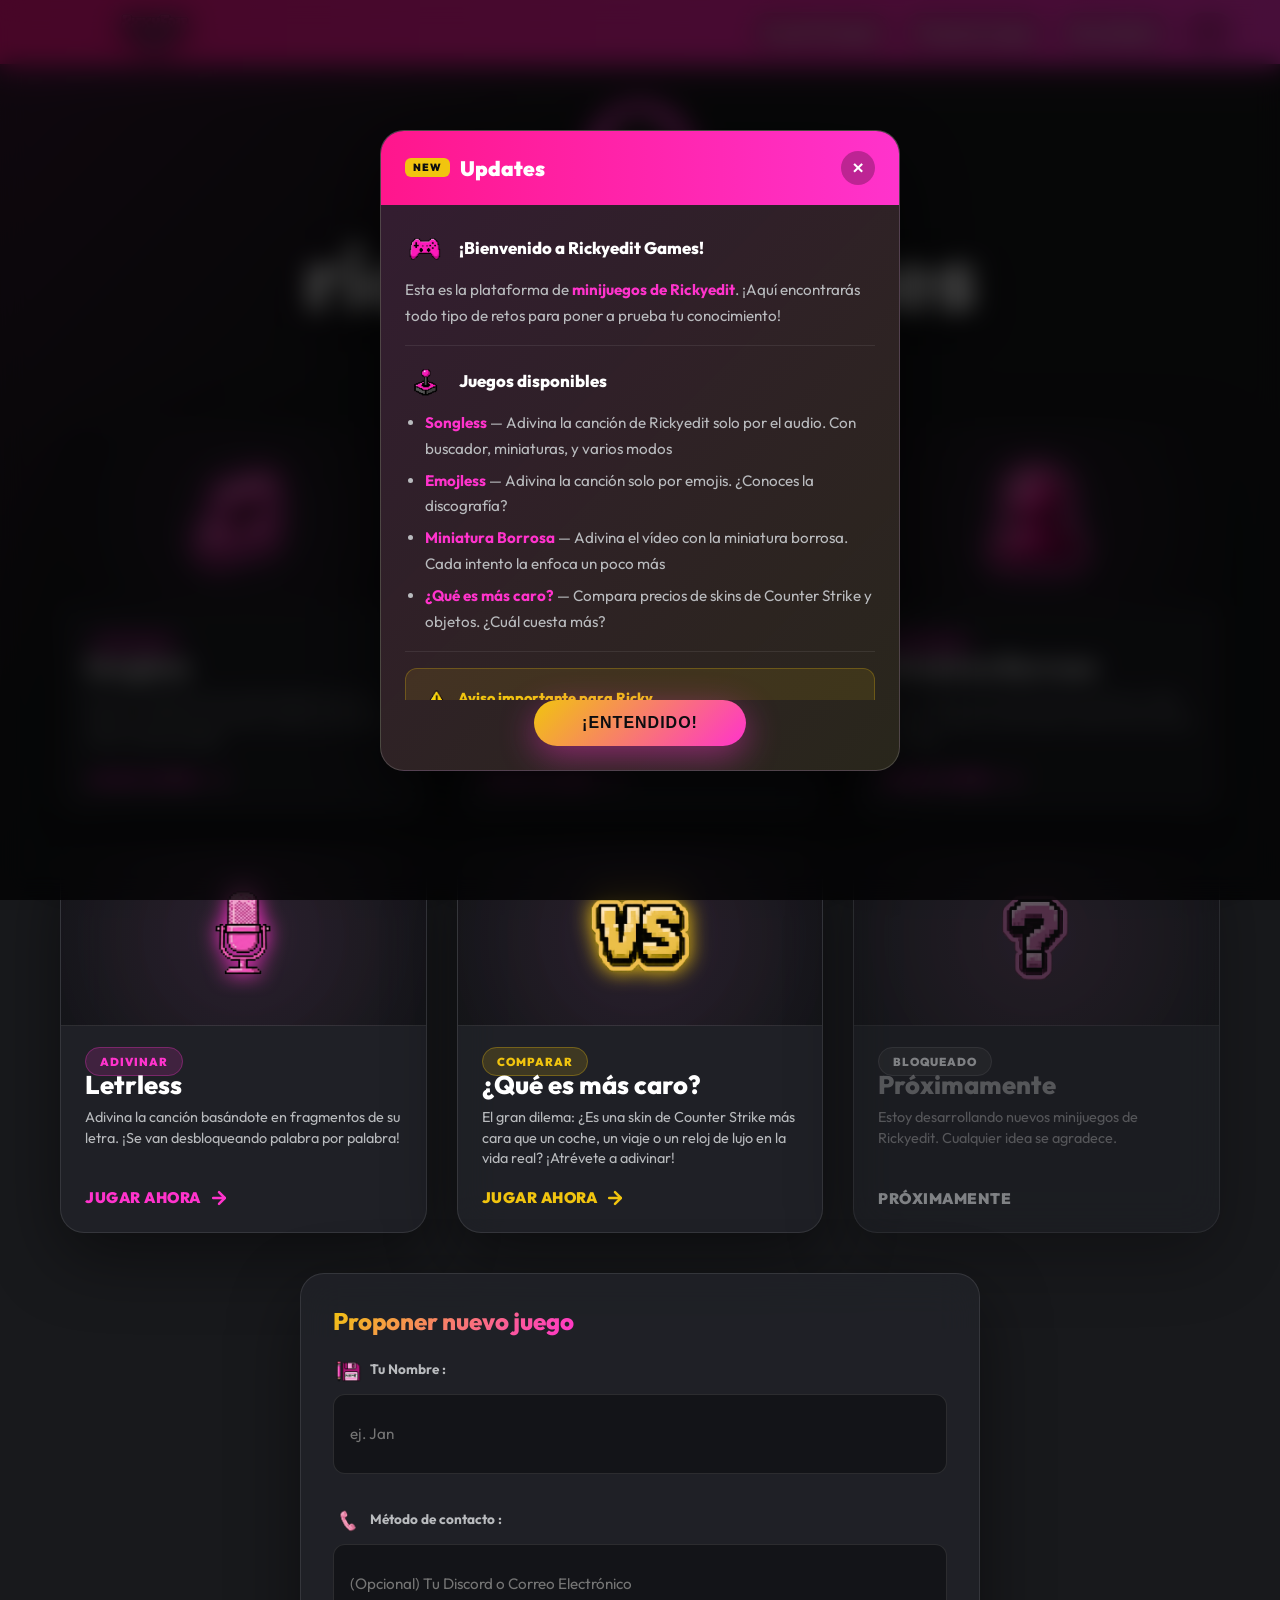
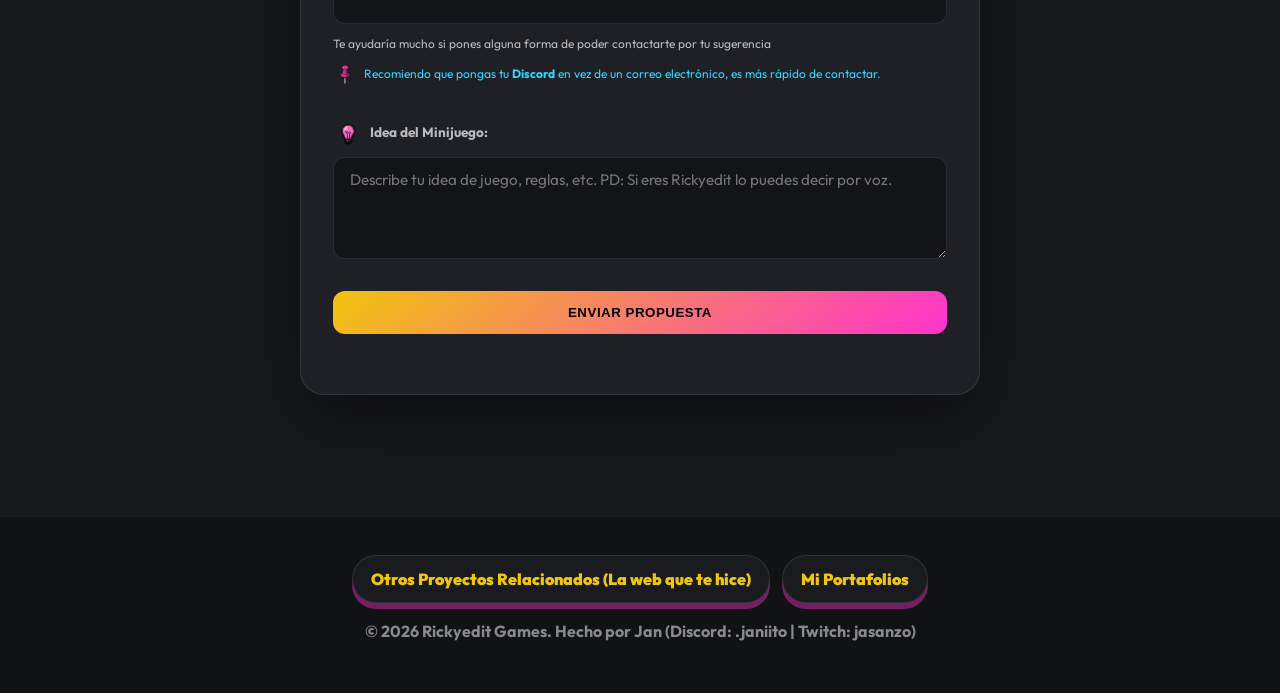
==== index.html @ 2e9aaeaf "v6" ====
<!doctype html>
<html lang="es">

<head>
    <meta charset="utf-8" />
    <meta name="viewport" content="width=device-width, initial-scale=1" />
    <title>Rickyedit Games</title>
    <link rel="preconnect" href="https://fonts.googleapis.com" />
    <link rel="preconnect" href="https://fonts.gstatic.com" crossorigin />
    <link href="https://fonts.googleapis.com/css2?family=Outfit:wght@400;600;700;800;900&display=swap"
        rel="stylesheet" />
    <link rel="icon" href="Avatar Rickyedit.jpg" type="image/jpeg" />
    <link rel="stylesheet" href="updates.css" />
    <link rel="stylesheet" href="easter-egg.css" />
    <link rel="stylesheet" href="volume.css" />
    <style>
        :root {
            color-scheme: dark;
            --bg: #18191c;
            --card: rgba(34, 35, 41, 0.78);
            --card-strong: #222329;
            --dark: #0d0d10;
            --pink: #ff33cc;
            --pink-2: #ff168c;
            --yellow: #f1c40f;
            --cyan: #38d4ff;
            --green: #36e28a;
            --text: #fff;
            --muted: #b9bbbe;
            --line: rgba(255, 255, 255, 0.1);
            --shadow: 0 24px 70px rgba(0, 0, 0, 0.45);
        }

        * {
            box-sizing: border-box;
            margin: 0;
            padding: 0;
        }

        body {
            min-height: 100vh;
            font-family: Outfit, system-ui, sans-serif;
            background:
                linear-gradient(135deg,
                    rgba(255, 51, 204, 0.15),
                    transparent 32rem),
                var(--bg);
            color: var(--text);
            overflow-x: hidden;
            display: flex;
            flex-direction: column;
        }

        /* Header stylings */
        header {
            position: sticky;
            top: 0;
            z-index: 20;
            background: linear-gradient(90deg, var(--pink-2), var(--pink));
            padding: 8px clamp(16px, 4vw, 44px);
            min-height: 62px;
            display: flex;
            justify-content: space-between;
            align-items: center;
            box-shadow: 0 8px 30px rgba(255, 51, 204, 0.3);
        }

        .logo-container {
            display: flex;
            align-items: center;
            gap: 12px;
        }

        .nav-actions {
            display: flex;
            flex-wrap: wrap;
            justify-content: end;
            gap: 10px;
        }

        .pill-link, .icon-btn {
            display: inline-flex;
            align-items: center;
            justify-content: center;
            min-height: 40px;
            border-radius: 999px;
            padding: 0 14px;
            border: 1px solid rgba(255, 255, 255, 0.24);
            background: rgba(0, 0, 0, 0.18);
            color: #fff;
            font-family: inherit;
            font-size: inherit;
            font-weight: 800;
            white-space: nowrap;
            text-decoration: none;
            transition: transform 0.2s ease, background 0.2s ease;
        }

        .pill-link:hover, .icon-btn:hover {
            transform: translateY(-2px);
            background: rgba(0, 0, 0, 0.32);
        }

        .nav-logo {
            width: min(220px, 48vw);
            max-height: 48px;
            object-fit: contain;
            filter: drop-shadow(0 4px 12px rgba(0, 0, 0, 0.55));
        }

        /* Main Layout */
        main {
            flex: 1;
            display: flex;
            flex-direction: column;
            align-items: center;
            justify-content: center;
            padding: 40px 20px;
            max-width: 1200px;
            margin: 0 auto;
            width: 100%;
        }

        .hero-section {
            text-align: center;
            margin-bottom: 50px;
            max-width: 700px;
        }

        .hero-avatar {
            width: 110px;
            height: 110px;
            border-radius: 50%;
            border: 4px solid var(--pink);
            box-shadow: 0 0 25px rgba(255, 51, 204, 0.45);
            object-fit: cover;
            margin-bottom: 20px;
            animation: float 4s ease-in-out infinite;
        }

        @keyframes float {
            50% {
                transform: translateY(-8px);
            }
        }

        .hero-section h1 {
            font-size: clamp(2.4rem, 7vw, 6.8rem);
            font-weight: 900;
            line-height: 0.86;
            letter-spacing: 0;
            text-transform: lowercase;
            margin-bottom: 12px;
            text-shadow: 0 10px 36px rgba(0, 0, 0, 0.65);
        }

        .hero-section p {
            font-size: clamp(1rem, 2.5vw, 1.25rem);
            color: var(--muted);
            font-weight: 600;
        }

        /* Arcade Grid Options */
        .arcade-grid {
            display: grid;
            grid-template-columns: repeat(auto-fit, minmax(300px, 1fr));
            gap: 30px;
            width: 100%;
            margin-bottom: 40px;
        }

        .arcade-card {
            background: var(--card);
            border: 1px solid var(--line);
            border-radius: 24px;
            backdrop-filter: blur(20px);
            box-shadow: var(--shadow);
            display: flex;
            flex-direction: column;
            position: relative;
            overflow: hidden;
            transition: all 0.3s cubic-bezier(0.175, 0.885, 0.32, 1.275);
            text-decoration: none;
            color: inherit;
        }

        .card-image-header {
            height: 180px;
            width: 100%;
            position: relative;
            background: radial-gradient(circle, rgba(255, 51, 204, 0.06) 0%, rgba(0, 0, 0, 0.35) 100%);
            border-bottom: 1px solid var(--line);
            display: flex;
            align-items: center;
            justify-content: center;
        }

        .card-icon-img {
            max-height: 110px;
            width: auto;
            object-fit: contain;
            transition: transform 0.4s cubic-bezier(0.175, 0.885, 0.32, 1.275);
        }

        .songless-card .card-icon-img {
            filter: drop-shadow(0 0 10px var(--pink));
        }

        .songless-card.blur-icon .card-icon-img {
            filter: blur(3px) drop-shadow(0 0 10px var(--pink));
        }

        .emojless-card .card-icon-img {
            filter: drop-shadow(0 0 10px var(--pink));
        }

        .mascaro-card .card-icon-img {
            filter: drop-shadow(0 0 10px var(--yellow));
        }

        .soon-card .card-icon-img {
            filter: brightness(0.6) grayscale(0.5);
        }

        .arcade-card:hover .card-icon-img {
            transform: scale(1.15) rotate(3deg);
        }

        .arcade-card:hover {
            transform: translateY(-8px);
            box-shadow: 0 30px 60px rgba(255, 51, 204, 0.15);
            border-color: rgba(255, 51, 204, 0.25);
        }

        .card-body {
            padding: 24px;
            display: flex;
            flex-direction: column;
            flex: 1;
            justify-content: space-between;
        }

        .card-badge {
            align-self: flex-start;
            font-size: 0.72rem;
            font-weight: 900;
            letter-spacing: 1px;
            text-transform: uppercase;
            padding: 6px 14px;
            border-radius: 99px;
            margin-bottom: 14px;
        }

        .songless-card .card-badge {
            background: rgba(255, 51, 204, 0.15);
            color: var(--pink);
            border: 1px solid rgba(255, 51, 204, 0.3);
        }

        .emojless-card .card-badge {
            background: rgba(255, 51, 204, 0.15);
            color: var(--pink);
            border: 1px solid rgba(255, 51, 204, 0.3);
        }

        .mascaro-card .card-badge {
            background: rgba(241, 196, 15, 0.15);
            color: var(--yellow);
            border: 1px solid rgba(241, 196, 15, 0.3);
        }

        .soon-card .card-badge {
            background: rgba(255, 255, 255, 0.05);
            color: var(--muted);
            border: 1px solid rgba(255, 255, 255, 0.1);
        }

        .card-body h2 {
            font-size: 1.6rem;
            font-weight: 800;
            line-height: 1.15;
            margin-bottom: 8px;
            color: #fff;
        }

        .card-body p {
            font-size: 0.9rem;
            color: var(--muted);
            line-height: 1.4;
            margin-bottom: 20px;
        }

        .card-action {
            font-weight: 900;
            font-size: 0.95rem;
            letter-spacing: 0.5px;
            display: flex;
            align-items: center;
            gap: 8px;
            transition: color 0.2s ease;
        }

        .songless-card .card-action {
            color: var(--pink);
        }

        .emojless-card .card-action {
            color: var(--pink);
        }

        .mascaro-card .card-action {
            color: var(--yellow);
        }

        .soon-card .card-action {
            color: var(--muted);
        }

        .arcade-card:hover .card-action {
            gap: 12px;
        }

        .arcade-card.soon-card {
            opacity: 0.65;
            cursor: not-allowed;
            pointer-events: none;
        }

        .soon-card h2,
        .soon-card p {
            color: rgba(255, 255, 255, 0.4);
        }

        /* Suggestions Box */
        .suggestions-container {
            width: 100%;
            max-width: 680px;
            background: var(--card);
            border: 1px solid var(--line);
            border-radius: 24px;
            padding: 32px;
            backdrop-filter: blur(20px);
            box-shadow: var(--shadow);
            margin-bottom: 40px;
        }

        .suggestions-header {
            display: flex;
            justify-content: space-between;
            align-items: center;
            margin-bottom: 20px;
        }

        .suggestions-header h3 {
            font-size: 1.5rem;
            font-weight: 800;
            background: linear-gradient(135deg, var(--yellow), var(--pink));
            -webkit-background-clip: text;
            -webkit-text-fill-color: transparent;
        }

        .btn-settings {
            background: transparent;
            border: none;
            cursor: pointer;
            color: var(--muted);
            transition: color 0.2s;
            display: flex;
            align-items: center;
            gap: 6px;
            font-size: 0.85rem;
            font-weight: 700;
        }

        .btn-settings:hover {
            color: var(--yellow);
        }

        .settings-panel {
            display: none;
            background: rgba(0, 0, 0, 0.3);
            border: 1px dashed var(--line);
            border-radius: 14px;
            padding: 20px;
            margin-bottom: 20px;
        }

        .settings-panel.show {
            display: block;
        }

        .settings-panel h4 {
            font-size: 0.9rem;
            margin-bottom: 8px;
            color: var(--yellow);
        }

        .settings-panel p {
            font-size: 0.8rem;
            color: var(--muted);
            margin-bottom: 12px;
            line-height: 1.3;
        }

        .form-group {
            display: flex;
            flex-direction: column;
            gap: 8px;
            margin-bottom: 16px;
        }

        .form-group label {
            font-size: 0.85rem;
            font-weight: 700;
            color: var(--muted);
        }

        .form-group input,
        .form-group textarea {
            background: rgba(0, 0, 0, 0.35);
            border: 1px solid var(--line);
            border-radius: 12px;
            padding: 12px 16px;
            color: #fff;
            font-family: inherit;
            font-size: 0.95rem;
            outline: none;
            transition: border-color 0.2s;
            resize: vertical;
            min-height: 80px;
        }

        .form-group input:focus,
        .form-group textarea:focus {
            border-color: var(--pink);
        }

        .btn-submit {
            background: linear-gradient(135deg, var(--yellow), var(--pink));
            border: none;
            color: #000;
            font-weight: 900;
            padding: 14px;
            border-radius: 12px;
            cursor: pointer;
            text-transform: uppercase;
            letter-spacing: 0.5px;
            transition: transform 0.2s, box-shadow 0.2s;
        }

        .btn-submit:hover:not(:disabled) {
            transform: translateY(-2px);
            box-shadow: 0 8px 20px rgba(255, 51, 204, 0.35);
        }

        .btn-submit:disabled {
            opacity: 0.6;
            cursor: not-allowed;
        }

        .form-status {
            margin-top: 12px;
            font-size: 0.9rem;
            font-weight: 700;
            text-align: center;
        }

        .form-status.success {
            color: var(--green);
        }

        .form-status.error {
            color: var(--pink);
        }

        /* Footer */
        footer {
            margin-top: 42px;
            padding: 38px 18px 52px;
            background: #111214;
            text-align: center;
        }

        .footer-links {
            display: flex;
            flex-wrap: wrap;
            justify-content: center;
            gap: 12px;
            margin-bottom: 18px;
        }

        .footer-links a {
            min-height: 48px;
            display: inline-flex;
            align-items: center;
            justify-content: center;
            padding: 0 18px;
            border-radius: 999px;
            background: #1a1b1e;
            border: 1px solid var(--line);
            color: var(--yellow);
            font-weight: 900;
            box-shadow: 0 6px 0 rgba(255, 51, 204, 0.42);
            text-decoration: none;
            transition: transform 0.2s ease, background 0.2s ease;
        }

        .footer-links a:hover {
            transform: translateY(-2px);
            background: rgba(0, 0, 0, 0.32);
        }

        footer p {
            margin: 0;
            color: rgba(255, 255, 255, 0.5);
            font-weight: 700;
        }

    </style>
</head>

<body>
    <header>
        <div class="logo-container">
            <img class="nav-logo" src="Rickyedit Games.png" alt="Rickyedit Games" />
        </div>
        <div class="nav-actions">
            <a class="pill-link" href="https://www.youtube.com/@rickyedit" target="_blank" rel="noreferrer">Canal
                Principal</a>
            <a class="pill-link" href="#suggestions">Proponer juego</a>
            <button id="openUpdatesBtn" class="pill-link" type="button">Novedades</button>
        </div>
    </header>

    <main>
        <section class="hero-section">
            <img class="hero-avatar" src="Avatar Rickyedit.jpg" alt="Rickyedit" />
            <h1>Rickyedit Games</h1>
            <p>Elige tu minijuego preferido de Rickyedit
                 <p>By Jan ;)
            </p>
        </section>

        <div class="arcade-grid">
            <!-- Tarjeta Songless -->
            <a href="songless/index.html" class="arcade-card songless-card">
                <div class="card-image-header">
                    <img class="card-icon-img" src="icon_songless.png" alt="Songless Icon">
                </div>
                <div class="card-body">
                    <div>
                        <span class="card-badge">Adivinar</span>
                        <h2>Songless</h2>
                        <p>Escucha fragmentos de audio aleatorios de tus vídeos y canciones favoritas y adivina el
                            título en el menor tiempo posible.</p>
                    </div>
                    <div class="card-action">
                        JUGAR AHORA
                        <svg width="20" height="20" viewBox="0 0 24 24" fill="none" stroke="currentColor"
                            stroke-width="3" stroke-linecap="round" stroke-linejoin="round">
                            <line x1="5" y1="12" x2="19" y2="12"></line>
                            <polyline points="12 5 19 12 12 19"></polyline>
                        </svg>
                    </div>
                </div>
            </a>

            <!-- Tarjeta Emojless -->
            <a href="emojless/index.html" class="arcade-card emojless-card">
                <div class="card-image-header">
                    <img class="card-icon-img" src="icon_emojless.png" alt="Emojless Icon">
                </div>
                <div class="card-body">
                    <div>
                        <span class="card-badge">Adivinar</span>
                        <h2>Emojless</h2>
                        <p>Adivina la canción basándote en los emojis. ¡Pon a prueba tus conocimientos de la
                            discografía de Ricky!</p>
                    </div>
                    <div class="card-action">
                        JUGAR AHORA
                        <svg width="20" height="20" viewBox="0 0 24 24" fill="none" stroke="currentColor"
                            stroke-width="3" stroke-linecap="round" stroke-linejoin="round">
                            <line x1="5" y1="12" x2="19" y2="12"></line>
                            <polyline points="12 5 19 12 12 19"></polyline>
                        </svg>
                    </div>
                </div>
            </a>

            <!-- Tarjeta Thumbnail Blur -->
            <a href="thumbnail-blur/index.html" class="arcade-card songless-card">
                <div class="card-image-header">
                    <img class="card-icon-img" src="icon_miniatura_borrosa.png" alt="Thumbnail Blur Icon">
                </div>
                <div class="card-body">
                    <div>
                        <span class="card-badge">Adivinar</span>
                        <h2>Miniatura Borrosa</h2>
                        <p>Se te muestra una miniatura borrosa de un vídeo de Ricky. ¡Adivina cuál es pista a pista antes de que se revele!</p>
                    </div>
                    <div class="card-action">
                        JUGAR AHORA
                        <svg width="20" height="20" viewBox="0 0 24 24" fill="none" stroke="currentColor"
                            stroke-width="3" stroke-linecap="round" stroke-linejoin="round">
                            <line x1="5" y1="12" x2="19" y2="12"></line>
                            <polyline points="12 5 19 12 12 19"></polyline>
                        </svg>
                    </div>
                </div>
            </a>

            <!-- Tarjeta Letrless -->
            <a href="letrless/index.html" class="arcade-card emojless-card">
                <div class="card-image-header">
                    <img class="card-icon-img" src="Letrless.png" alt="Letrless Icon">
                </div>
                <div class="card-body">
                    <div>
                        <span class="card-badge">Adivinar</span>
                        <h2>Letrless</h2>
                        <p>Adivina la canción basándote en fragmentos de su letra. ¡Se van desbloqueando palabra por palabra!</p>
                    </div>
                    <div class="card-action">
                        JUGAR AHORA
                        <svg width="20" height="20" viewBox="0 0 24 24" fill="none" stroke="currentColor"
                            stroke-width="3" stroke-linecap="round" stroke-linejoin="round">
                            <line x1="5" y1="12" x2="19" y2="12"></line>
                            <polyline points="12 5 19 12 12 19"></polyline>
                        </svg>
                    </div>
                </div>
            </a>

            <!-- Tarjeta Mas Caro -->
            <a href="mas-caro/index.html" class="arcade-card mascaro-card">
                <div class="card-image-header">
                    <img class="card-icon-img" src="icon_vs.png" alt="¿Qué es más caro? Icon">
                </div>
                <div class="card-body">
                    <div>
                        <span class="card-badge">Comparar</span>
                        <h2>¿Qué es más caro?</h2>
                        <p>El gran dilema: ¿Es una skin de Counter Strike más cara que un coche, un viaje o un reloj de
                            lujo en la vida real? ¡Atrévete a adivinar!</p>
                    </div>
                    <div class="card-action">
                        JUGAR AHORA
                        <svg width="20" height="20" viewBox="0 0 24 24" fill="none" stroke="currentColor"
                            stroke-width="3" stroke-linecap="round" stroke-linejoin="round">
                            <line x1="5" y1="12" x2="19" y2="12"></line>
                            <polyline points="12 5 19 12 12 19"></polyline>
                        </svg>
                    </div>
                </div>
            </a>

            <!-- Tarjeta Próximamente -->
            <div class="arcade-card soon-card">
                <div class="card-image-header">
                    <img class="card-icon-img" src="icon_soon.png" alt="Próximamente Icon">
                </div>
                <div class="card-body">
                    <div>
                        <span class="card-badge">Bloqueado</span>
                        <h2>Próximamente</h2>
                        <p>Estoy desarrollando nuevos minijuegos de
                            Rickyedit. Cualquier idea se agradece.</p>
                    </div>
                    <div class="card-action">
                        PRÓXIMAMENTE
                    </div>
                </div>
            </div>
        </div>

        <!-- Sugerir más juegos -->
        <div id="suggestions" class="suggestions-container">
            <div class="suggestions-header">
                <h3>Proponer nuevo juego</h3>
            </div>



            <form id="suggestionForm" style="display: flex; flex-direction: column; gap: 16px;">
                <div class="form-group">
                    <label for="inputName"><img src="Iconos/Guardar nombre.png" alt="" style="width:2.2em;height:2.2em;vertical-align:middle;margin-right:4px;"> Tu Nombre :</label>
                    <input type="text" id="inputName" required placeholder="ej. Jan">
                </div>
                <div class="form-group">
                    <label for="inputContact"><img src="telefono.png" alt="" style="width:2.2em;height:2.2em;vertical-align:middle;margin-right:4px;"> Método de contacto :</label>
                    <input type="text" id="inputContact" placeholder="(Opcional) Tu Discord o Correo Electrónico">
                    <p style="color: var(--muted); font-size: 0.75rem; margin: 4px 0 0;">Te ayudaría mucho si pones alguna forma de poder contactarte por tu sugerencia</p>
                    <p style="color: var(--cyan); font-size: 0.75rem; margin: 4px 0 0;"><img src="Info.png" alt="" style="width:2em;height:2em;vertical-align:middle;margin-right:4px;"> Recomiendo que pongas tu <strong>Discord</strong> en vez de un correo electrónico, es más rápido de contactar.</p>
                </div>
                <div class="form-group">
                    <label for="inputSuggestion"><img src="Iconos RickyEdit Web/💡.png" alt="" style="width:2.2em;height:2.2em;vertical-align:middle;margin-right:4px;"> Idea del Minijuego:</label>
                    <textarea id="inputSuggestion" rows="4" required
                        placeholder="Describe tu idea de juego, reglas, etc. PD: Si eres Rickyedit lo puedes decir por voz."></textarea>
                </div>
                <button type="submit" id="btnSubmit" class="btn-submit">Enviar Propuesta</button>
                <div id="formStatus" class="form-status"></div>
            </form>
        </div>
    </main>

    <footer>
        <div class="footer-links">
            <a href="https://janiito-studio.github.io/RickyEdit-Web/" target="_blank" rel="noreferrer">Otros Proyectos
                Relacionados (La web que te hice)</a>
            <a href="https://janiito-studio.github.io/Janiito-Studio/" target="_blank" rel="noreferrer">Mi
                Portafolios</a>
        </div>
        <p>© 2026 Rickyedit Games. Hecho por Jan (Discord: .janiito | Twitch: jasanzo)</p>
    </footer>

    <script>
        // Hover sounds
        let audioCtx;
        try { audioCtx = new (window.AudioContext || window.webkitAudioContext)(); } catch (e) {}
        let _currentOsc = null;
        function playSound(type) {
            if (!audioCtx) return;
            var vol = (typeof RickyVolume !== 'undefined') ? RickyVolume.get() : 1;
            if (vol <= 0) return;
            if (audioCtx.state === 'suspended') audioCtx.resume();
            if (_currentOsc) { try { _currentOsc.stop(); } catch(e) {} _currentOsc = null; }
            const osc = audioCtx.createOscillator();
            const gain = audioCtx.createGain();
            osc.connect(gain);
            gain.connect(audioCtx.destination);
            const now = audioCtx.currentTime;
            if (type === 'click') {
                osc.frequency.setValueAtTime(600, now);
                gain.gain.setValueAtTime(0.03 * vol, now);
                gain.gain.linearRampToValueAtTime(0, now + 0.08);
                osc.start(now); osc.stop(now + 0.08);
            } else if (type === 'hover') {
                osc.frequency.setValueAtTime(800, now);
                gain.gain.setValueAtTime(0.015 * vol, now);
                gain.gain.linearRampToValueAtTime(0, now + 0.05);
                osc.start(now); osc.stop(now + 0.05);
            }
            _currentOsc = osc;
        }
        const _hoveredEls = new WeakSet();
        document.addEventListener('mouseover', (e) => {
            const el = e.target.closest('button, a.pill-link, a.icon-btn, a.arcade-card');
            if (el && !_hoveredEls.has(el)) { _hoveredEls.add(el); playSound('hover'); }
        });
        document.addEventListener('mouseout', (e) => {
            const el = e.target.closest('button, a.pill-link, a.icon-btn, a.arcade-card');
            if (el && !el.contains(e.relatedTarget)) _hoveredEls.delete(el);
        });
        document.addEventListener('click', (e) => {
            const el = e.target.closest('button, a.pill-link, a.icon-btn, a.arcade-card');
            if (el) playSound('click');
        });

        // Enviar sugerencia
        const form = document.getElementById('suggestionForm');
        const statusDiv = document.getElementById('formStatus');
        const btnSubmit = document.getElementById('btnSubmit');

        form.addEventListener('submit', async (e) => {
            playSound('click');
            e.preventDefault();

            // Webhook de Discord configurado directamente
            const webhook = 'https://discord.com/api/webhooks/1509215622310006915/9kqCW6JMtnNJqUqJALLfcxiBbcAK6_bLwqbANAPYKBp8Kb928VcrIU8xHCwrQn2dp91g';
            const name = document.getElementById('inputName').value.trim();
            const contact = document.getElementById('inputContact').value.trim();
            const suggestion = document.getElementById('inputSuggestion').value.trim();

            if (!webhook) {
                statusDiv.innerHTML = '<img src="Aviso.png" alt="" style="width:2em;height:2em;vertical-align:middle;margin-right:4px;"> No hay webhook configurado. Contacta al admin para activar las sugerencias.';
                statusDiv.className = 'form-status error';
                return;
            }

            btnSubmit.disabled = true;
            statusDiv.textContent = 'Enviando...';
            statusDiv.className = 'form-status';

            try {
                const response = await fetch(webhook, {
                    method: 'POST',
                    headers: { 'Content-Type': 'application/json' },
                    body: JSON.stringify({
                        embeds: [{
                            title: "🆕 ¡Nueva sugerencia de juego para Rickyedit Games!",
                            color: 16724684,
                            fields: [
                                { name: "👤 Sugerido por", value: name, inline: true },
                                ...(contact ? [{ name: "📞 Contacto", value: contact, inline: true }] : []),
                                { name: "💡 Idea del juego", value: suggestion }
                            ],
                            timestamp: new Date().toISOString()
                        }]
                    })
                });

                if (!response.ok) throw new Error('Error al enviar');

                statusDiv.innerHTML = '<img src="Exito.png" alt="" style="width:2em;height:2em;vertical-align:middle;margin-right:4px;"> ¡Sugerencia enviada con éxito! Muchas gracias.';
                statusDiv.className = 'form-status success';
                document.getElementById('inputSuggestion').value = '';
                document.getElementById('inputContact').value = '';
            } catch (err) {
                statusDiv.innerHTML = '<img src="Error.png" alt="" style="width:2em;height:2em;vertical-align:middle;margin-right:4px;"> Ocurrió un error al enviar la sugerencia.';
                statusDiv.className = 'form-status error';
            } finally {
                btnSubmit.disabled = false;
            }
        });
    </script>
    <script src="updates.js"></script>
    <script src="easter-egg.js?v=2.0"></script>
    <script src="volume.js"></script>
    <script>
        function getBirthdayText() {
            var now = new Date();
            var month = now.getMonth() + 1;
            var day = now.getDate();
            var birthday = new Date(now.getFullYear(), 5, 16);
            if (now > birthday) birthday.setFullYear(birthday.getFullYear() + 1);
            var diff = Math.ceil((birthday - now) / (1000 * 60 * 60 * 24));
            var msg = '';
            var daysLine = '';
            if (month < 6 || (month === 6 && day < 16)) {
                msg = '<img src="Iconos RickyEdit Web/🎉.png" alt="" style="width:2.2em;height:2.2em;vertical-align:middle;margin-right:4px;"> Felicidades adelantadas Ricky!!! <img src="Iconos RickyEdit Web/Cumpleaños Rick 29.png" alt="" style="width:2.2em;height:2.2em;vertical-align:middle;">';
                daysLine = '¡Faltan ' + diff + ' días!';
            } else if (month === 6 && day === 16) {
                msg = '<img src="Iconos RickyEdit Web/🎉.png" alt="" style="width:2.2em;height:2.2em;vertical-align:middle;margin-right:4px;"><img src="Iconos RickyEdit Web/🎉.png" alt="" style="width:2.2em;height:2.2em;vertical-align:middle;margin-left:4px;"> Felicitaciones Ricky!!!! <img src="Iconos RickyEdit Web/🎉.png" alt="" style="width:2.2em;height:2.2em;vertical-align:middle;margin-right:4px;"><img src="Iconos RickyEdit Web/🎉.png" alt="" style="width:2.2em;height:2.2em;vertical-align:middle;margin-left:4px;"> ¡Hoy es tu día! <img src="Iconos RickyEdit Web/Cumpleaños Rick 29.png" alt="" style="width:2.2em;height:2.2em;vertical-align:middle;">';
            } else {
                msg = '<img src="Iconos RickyEdit Web/🎉.png" alt="" style="width:2.2em;height:2.2em;vertical-align:middle;margin-right:4px;"> Felicidades atrasadas Ricky!!! <img src="Iconos RickyEdit Web/Cumpleaños Rick 29.png" alt="" style="width:2.2em;height:2.2em;vertical-align:middle;"> Tu cumpleaños fue hace ' + diff + ' días';
            }
            var sub = '';
            if (month < 6 || (month === 6 && day < 11)) {
                sub = '<img src="Iconos RickyEdit Web/💜.png" alt="" style="width:2.2em;height:2.2em;vertical-align:middle;margin-right:4px;"> Por cierto, mi cumpleaños será el 11 de junio, 5 días antes de ti :)';
            } else if (month === 6 && day === 11) {
                sub = '<img src="Iconos RickyEdit Web/💜.png" alt="" style="width:2.2em;height:2.2em;vertical-align:middle;margin-right:4px;"> Por cierto, mi cumpleaños es hoy! El 11 de junio, 5 días antes de ti :)';
            } else {
                sub = '<img src="Iconos RickyEdit Web/💜.png" alt="" style="width:2.2em;height:2.2em;vertical-align:middle;margin-right:4px;"> Por cierto, mi cumpleaños fue el 11 de junio, 5 días antes de ti :)';
            }
            return { msg: msg, sub: sub, daysLine: daysLine };
        }
        var _bday = getBirthdayText();
        RickyUpdates.show('lobby', 'v1.0', `
            <h3><img src="Iconos RickyEdit Web/🎮.png" alt="" style="width:2.4em;height:2.4em;vertical-align:middle;margin-right:6px;"> ¡Bienvenido a Rickyedit Games!</h3>
            <p>Esta es la plataforma de <span class="upd-highlight">minijuegos de Rickyedit</span>. ¡Aquí encontrarás todo tipo de retos para poner a prueba tu conocimiento!</p>
            <hr class="upd-sep">
            <h3><img src="Iconos RickyEdit Web/🕹️.png" alt="" style="width:2.4em;height:2.4em;vertical-align:middle;margin-right:6px;"> Juegos disponibles</h3>
            <ul>
                <li><span class="upd-highlight">Songless</span> — Adivina la canción de Rickyedit solo por el audio. Con buscador, miniaturas, y varios modos</li>
                <li><span class="upd-highlight">Emojless</span> — Adivina la canción solo por emojis. ¿Conoces la discografía?</li>
                <li><span class="upd-highlight">Miniatura Borrosa</span> — Adivina el vídeo con la miniatura borrosa. Cada intento la enfoca un poco más</li>
                <li><span class="upd-highlight">¿Qué es más caro?</span> — Compara precios de skins de Counter Strike y objetos. ¿Cuál cuesta más?</li>
            </ul>
            <hr class="upd-sep">
            <div style="background:rgba(241,196,15,0.1);border:1px solid rgba(241,196,15,0.25);border-radius:12px;padding:16px;margin-bottom:16px;">
                <p style="margin:0 0 8px;color:var(--yellow);font-weight:800;font-size:0.9rem;"><img src="Aviso.png" alt="" style="width:2em;height:2em;vertical-align:middle;margin-right:4px;"> Aviso importante para Ricky</p>
                <p style="margin:0;color:var(--muted);line-height:1.6;">Para la próxima, pon el enlace en <span style="color:#fff;font-weight:700;">la descripción o en el vídeo</span>, porque la gente no lo encuentra. Puedes usar este enlace: <a href="https://janiito-studio.github.io/RickyEdit-Games/index.html" target="_blank" style="color:var(--cyan);text-decoration:underline;font-weight:700;">https://janiito-studio.github.io/RickyEdit-Games/index.html</a></p>
            </div>

                <div style="background:rgba(255,51,204,0.1);border:1px solid rgba(255,51,204,0.25);border-radius:12px;padding:16px;margin-bottom:16px;">
                    <p style="margin:0 0 8px;color:var(--pink);font-weight:800;font-size:0.9rem;"><img src="Iconos RickyEdit Web/🛡️.png" alt="" style="width:2em;height:2em;vertical-align:middle;margin-right:4px;"> Cuenta oficial</p>
                    <p style="margin:0;color:var(--muted);line-height:1.6;">Hay gente en los comentarios diciendo que no soy el verdadero y algunos incluso se hacen pasar por mí. Mi cuenta oficial de YouTube es <span style="color:#fff;font-weight:700;background:rgba(255,255,255,0.1);padding:2px 8px;border-radius:6px;">@JANIITO_YT</span> y la de twitch: <span style="color:#fff;font-weight:700;background:rgba(255,255,255,0.1);padding:2px 8px;border-radius:6px;">@jasanzo</span>. Si quieres, me puedes dar VIP en Twitch, ya que te he hecho 2 webs, ningún problema <img src="icon_emojless.png" alt="" style="width:2.2em;height:2.2em;vertical-align:middle;">.</p>
                </div>

            <div style="background:rgba(56,212,255,0.1);border:1px solid rgba(56,212,255,0.25);border-radius:12px;padding:16px;margin-bottom:16px;">
                <p style="margin:0 0 8px;color:var(--cyan);font-weight:800;font-size:0.9rem;"><img src="Iconos RickyEdit Web/🤖.png" alt="" style="width:2em;height:2em;vertical-align:middle;margin-right:4px;"> Sobre el uso de IA</p>
                <p style="margin:0;color:var(--muted);line-height:1.6;">Creo que alrededor del <span style="color:#fff;font-weight:700;">49,2 %</span> de la web la hizo la IA (esa cifra creo que es bastante realista). Sí, he usado IA, pero es una herramienta completamente útil y <span style="color:var(--green);font-weight:700;">no tiene nada de malo</span>. Si puede ayudarme a agilizar el trabajo, es lógico aprovecharla. Aun así, no es perfecta: voy añadiéndole cosas, corrigiendo código, solucionando errores y mejorando muchos aspectos manualmente.</p>
            </div>

            <div style="background:rgba(54,226,138,0.1);border:1px solid rgba(54,226,138,0.25);border-radius:12px;padding:16px;margin-bottom:16px;">
                <p style="margin:0 0 8px;color:var(--green);font-weight:800;font-size:0.9rem;"><img src="Iconos RickyEdit Web/🔮.png" alt="" style="width:2em;height:2em;vertical-align:middle;margin-right:4px;"> Sobre las notificaciones</p>
                <p style="margin:0;color:var(--muted);line-height:1.6;">Por cierto, he añadido un sistema de notificaciones para poder comunicarme contigo a través de la página por si pasa cualquier cosa, o para una cosa que te diré más adelante... jsjsjsjs. Ahora estás obligado a quedarte para descubrir qué es. No sé si te va a encantar o vas a querer matarme después... (Ahora se supone que mi yo del directo va a mandarte un ejemplo de notificación por aquí. Por favor Jan...).</p>
            </div>

            <div style="background:rgba(241,196,15,0.1);border:1px solid rgba(241,196,15,0.25);border-radius:12px;padding:16px;margin-bottom:16px;">
                <p style="margin:0 0 8px;color:var(--yellow);font-weight:800;font-size:0.9rem;"><img src="Iconos RickyEdit Web/🎨.png" alt="" style="width:2em;height:2em;vertical-align:middle;margin-right:4px;"> Sobre los iconos</p>
                <p style="margin:0;color:var(--muted);line-height:1.6;">He creado iconos personalizados para darle más vida a la web, como en las dificultades, etc, en vez de usar emojis. (Sí, los he creado con Gemini, si los creara yo, bueno...)</p>
            </div>

            <p style="color:var(--muted);line-height:1.6;margin-bottom:16px;">Aparte de eso, mucha suerte, y recuerda que eres una persona válida y valiosa y gracias por alegrarnos el día, casi cada día a las 3pm y cuando abres directo. Un fuerte abrazo Ricky <img src="Iconos RickyEdit Web/💜.png" alt="" style="width:2.2em;height:2.2em;vertical-align:middle;margin-right:2px;"></p>

            <div style="background:rgba(255,51,204,0.1);border:1px solid rgba(255,51,204,0.25);border-radius:12px;padding:16px;margin-bottom:16px;text-align:center;">
                <p style="margin:0 0 8px;color:var(--muted);font-size:0.95rem;">Por cierto...</p>
                <img src="Iconos RickyEdit Web/Cumpleaños Rick 29.png" alt="" style="width:120px;margin-bottom:8px;">
                <p style="margin:0;color:var(--pink);font-weight:800;font-size:1.1rem;">${_bday.msg}</p>
                ${_bday.daysLine ? '<p style="margin:12px 0 0;color:var(--pink);font-weight:800;font-size:0.95rem;">' + _bday.daysLine + '</p>' : ''}
                <p style="margin:6px 0 0;color:var(--muted);font-size:0.85rem;">${_bday.sub}</p>
            </div>

            <hr class="upd-sep">
            <p>¡Dale a <span class="upd-highlight">¡Entendido!</span> y a explorar!</p>
        `);

        var _updContent = `
            <h3><img src="Iconos RickyEdit Web/🎮.png" alt="" style="width:2.4em;height:2.4em;vertical-align:middle;margin-right:6px;"> ¡Bienvenido a Rickyedit Games!</h3>
            <p>Esta es la plataforma de <span class="upd-highlight">minijuegos de Rickyedit</span>. ¡Aquí encontrarás todo tipo de retos para poner a prueba tu conocimiento!</p>
            <hr class="upd-sep">
            <h3><img src="Iconos RickyEdit Web/🕹️.png" alt="" style="width:2.4em;height:2.4em;vertical-align:middle;margin-right:6px;"> Juegos disponibles</h3>
            <ul>
                <li><span class="upd-highlight">Songless</span> — Adivina la canción de Rickyedit solo por el audio. Con buscador, miniaturas, y varios modos</li>
                <li><span class="upd-highlight">Emojless</span> — Adivina la canción solo por emojis. ¿Conoces la discografía?</li>
                <li><span class="upd-highlight">Miniatura Borrosa</span> — Adivina el vídeo con la miniatura borrosa. Cada intento la enfoca un poco más</li>
                <li><span class="upd-highlight">¿Qué es más caro?</span> — Compara precios de skins de Counter Strike y objetos. ¿Cuál cuesta más?</li>
            </ul>
            <hr class="upd-sep">
            <div style="background:rgba(241,196,15,0.1);border:1px solid rgba(241,196,15,0.25);border-radius:12px;padding:16px;margin-bottom:16px;">
                <p style="margin:0 0 8px;color:var(--yellow);font-weight:800;font-size:0.9rem;"><img src="Aviso.png" alt="" style="width:2em;height:2em;vertical-align:middle;margin-right:4px;"> Aviso importante para Ricky</p>
                <p style="margin:0;color:var(--muted);line-height:1.6;">Para la próxima, pon el enlace en <span style="color:#fff;font-weight:700;">la descripción o en el vídeo</span>, porque la gente no lo encuentra. Puedes usar este enlace: <a href="https://janiito-studio.github.io/RickyEdit-Games/index.html" target="_blank" style="color:var(--cyan);text-decoration:underline;font-weight:700;">https://janiito-studio.github.io/RickyEdit-Games/index.html</a></p>
            </div>
            <div style="background:rgba(255,51,204,0.1);border:1px solid rgba(255,51,204,0.25);border-radius:12px;padding:16px;margin-bottom:16px;">
                <p style="margin:0 0 8px;color:var(--pink);font-weight:800;font-size:0.9rem;"><img src="Iconos RickyEdit Web/🛡️.png" alt="" style="width:2em;height:2em;vertical-align:middle;margin-right:4px;"> Cuenta oficial</p>
                <p style="margin:0;color:var(--muted);line-height:1.6;">Hay gente en los comentarios diciendo que no soy el verdadero y algunos incluso se hacen pasar por mí. Mi cuenta oficial de YouTube es <span style="color:#fff;font-weight:700;background:rgba(255,255,255,0.1);padding:2px 8px;border-radius:6px;">@JANIITO_YT</span> y la de twitch: <span style="color:#fff;font-weight:700;background:rgba(255,255,255,0.1);padding:2px 8px;border-radius:6px;">@jasanzo</span>. Si quieres, me puedes dar VIP en Twitch, ya que te he hecho 2 webs, ningún problema <img src="icon_emojless.png" alt="" style="width:2.2em;height:2.2em;vertical-align:middle;">.</p>
            </div>
            <div style="background:rgba(56,212,255,0.1);border:1px solid rgba(56,212,255,0.25);border-radius:12px;padding:16px;margin-bottom:16px;">
                <p style="margin:0 0 8px;color:var(--cyan);font-weight:800;font-size:0.9rem;"><img src="Iconos RickyEdit Web/🤖.png" alt="" style="width:2em;height:2em;vertical-align:middle;margin-right:4px;"> Sobre el uso de IA</p>
                <p style="margin:0;color:var(--muted);line-height:1.6;">Creo que alrededor del <span style="color:#fff;font-weight:700;">49,2 %</span> de la web la hizo la IA (esa cifra creo que es bastante realista). Sí, he usado IA, pero es una herramienta completamente útil y <span style="color:var(--green);font-weight:700;">no tiene nada de malo</span>. Si puede ayudarme a agilizar el trabajo, es lógico aprovecharla. Aun así, no es perfecta: voy añadiéndole cosas, corrigiendo código, solucionando errores y mejorando muchos aspectos manualmente.</p>
            </div>
            <div style="background:rgba(54,226,138,0.1);border:1px solid rgba(54,226,138,0.25);border-radius:12px;padding:16px;margin-bottom:16px;">
                <p style="margin:0 0 8px;color:var(--green);font-weight:800;font-size:0.9rem;"><img src="Iconos RickyEdit Web/🔮.png" alt="" style="width:2em;height:2em;vertical-align:middle;margin-right:4px;"> Sobre las notificaciones</p>
                <p style="margin:0;color:var(--muted);line-height:1.6;">Por cierto, he añadido un sistema de notificaciones para poder comunicarme contigo a través de la página por si pasa cualquier cosa, o para una cosa que te diré más adelante... jsjsjsjs. Ahora estás obligado a quedarte para descubrir qué es. No sé si te va a encantar o vas a querer matarme después... (Ahora se supone que mi yo del directo va a mandarte un ejemplo de notificación por aquí. Por favor Jan...).</p>
            </div>
            <div style="background:rgba(241,196,15,0.1);border:1px solid rgba(241,196,15,0.25);border-radius:12px;padding:16px;margin-bottom:16px;">
                <p style="margin:0 0 8px;color:var(--yellow);font-weight:800;font-size:0.9rem;"><img src="Iconos RickyEdit Web/🎨.png" alt="" style="width:2em;height:2em;vertical-align:middle;margin-right:4px;"> Sobre los iconos</p>
                <p style="margin:0;color:var(--muted);line-height:1.6;">He creado iconos personalizados para darle más vida a la web, como en las dificultades, etc, en vez de usar emojis. (Sí, los he creado con Gemini, si los creara yo, bueno...)</p>
            </div>
            <p style="color:var(--muted);line-height:1.6;margin-bottom:16px;">Aparte de eso, mucha suerte, y recuerda que eres una persona válida y valiosa y gracias por alegrarnos el día, casi cada día a las 3pm y cuando abres directo. Un fuerte abrazo Ricky <img src="Iconos RickyEdit Web/💜.png" alt="" style="width:2.2em;height:2.2em;vertical-align:middle;margin-right:2px;"></p>
            <div style="background:rgba(255,51,204,0.1);border:1px solid rgba(255,51,204,0.25);border-radius:12px;padding:16px;margin-bottom:16px;text-align:center;">
                <img src="Iconos RickyEdit Web/Cumpleaños Rick 29.png" alt="" style="width:120px;margin-bottom:8px;">
                <p style="margin:0;color:var(--pink);font-weight:800;font-size:1.1rem;">${_bday.msg}</p>
                ${_bday.daysLine ? '<p style="margin:12px 0 0;color:var(--pink);font-weight:800;font-size:0.95rem;">' + _bday.daysLine + '</p>' : ''}
                <p style="margin:6px 0 0;color:var(--muted);font-size:0.85rem;">${_bday.sub}</p>
            </div>
            <hr class="upd-sep">
            <p>¡Dale a <span class="upd-highlight">¡Entendido!</span> y a explorar!</p>
        `;
        var _btn = document.getElementById('openUpdatesBtn');
        if (_btn) {
            _btn.addEventListener('click', function() {
                playSound('click');
                RickyUpdates.forceShow(_updContent);
            });
        }
    </script>
</body>

</html>
---- updates.css ----
/* ============================================================
   Rickyedit Games — Updates Modal Styles
   ============================================================ */
.rlb-updates-modal {
  position: fixed; inset: 0; z-index: 3000;
  display: flex; align-items: center; justify-content: center;
  padding: 20px; background: rgba(0,0,0,0.72); backdrop-filter: blur(12px);
  opacity: 0; visibility: hidden; transition: opacity 0.25s ease, visibility 0.25s ease;
}
.rlb-updates-modal.show { opacity: 1; visibility: visible; }

.rlb-updates-card {
  width: min(520px, 100%);
  background: linear-gradient(135deg, rgba(255,51,204,0.12), rgba(241,196,15,0.08)), #18191c;
  border: 1px solid rgba(255,255,255,0.16); border-radius: 24px;
  box-shadow: 0 24px 80px rgba(0,0,0,0.6);
  transform: translateY(20px) scale(0.95); transition: transform 0.3s cubic-bezier(0.175,0.885,0.32,1.275);
  overflow: hidden;
}
.rlb-updates-modal.show .rlb-updates-card { transform: translateY(0) scale(1); }

.rlb-updates-header {
  display: flex; align-items: center; gap: 10px;
  padding: 20px 24px; background: linear-gradient(90deg, var(--pink-2, #ff168c), var(--pink, #ff33cc));
}
.rlb-updates-badge {
  background: var(--yellow, #f1c40f); color: #0d0d10;
  font-size: 0.65rem; font-weight: 900; padding: 3px 8px;
  border-radius: 6px; letter-spacing: 1px; text-transform: uppercase;
}
.rlb-updates-title {
  font-size: 1.3rem; font-weight: 900; color: #fff; margin: 0; flex: 1;
}
.rlb-updates-close {
  width: 34px; height: 34px; border-radius: 50%;
  background: rgba(0,0,0,0.26); color: #fff;
  font-size: 1.2rem; font-weight: 900; border: none; cursor: pointer;
  transition: background 0.2s;
}
.rlb-updates-close:hover { background: rgba(0,0,0,0.45); }

.rlb-updates-body {
  padding: 24px; color: #f7f2f7; font-size: 0.95rem; line-height: 1.7;
  max-height: 55vh; overflow-y: auto;
}
.rlb-updates-body h3 {
  font-size: 1.05rem; font-weight: 800; color: #fff;
  margin: 0 0 8px; display: flex; align-items: center; gap: 8px;
}
.rlb-updates-body p {
  margin: 0 0 14px; color: var(--muted, #b9bbbe);
}
.rlb-updates-body ul {
  margin: 0 0 14px; padding-left: 20px;
}
.rlb-updates-body li {
  margin-bottom: 6px; color: var(--muted, #b9bbbe);
}
.rlb-updates-body .upd-highlight {
  color: var(--pink, #ff33cc); font-weight: 700;
}
.rlb-updates-body .upd-sep {
  border: none; border-top: 1px solid rgba(255,255,255,0.08);
  margin: 16px 0;
}

.rlb-updates-footer {
  padding: 0 24px 24px; text-align: center;
}
.rlb-updates-btn {
  background: linear-gradient(135deg, var(--yellow, #f1c40f), var(--pink, #ff33cc));
  color: #0d0d10; font-size: 1rem; font-weight: 900;
  padding: 14px 48px; border-radius: 50px; border: none;
  cursor: pointer; text-transform: uppercase; letter-spacing: 1px;
  box-shadow: 0 10px 35px rgba(255,51,204,0.45);
  transition: all 0.2s ease;
}
.rlb-updates-btn:hover { transform: translateY(-2px) scale(1.03); box-shadow: 0 14px 40px rgba(255,51,204,0.6); }
---- easter-egg.css ----
/* ============================================================
   Rickyedit Games — Easter Egg Modal Styles
   ============================================================ */

/* Modal overlay */
.rlb-ee-modal {
  position: fixed; inset: 0; z-index: 3500;
  display: flex; align-items: center; justify-content: center;
  padding: 20px; background: rgba(0,0,0,0.78); backdrop-filter: blur(14px);
  opacity: 0; visibility: hidden; transition: opacity 0.25s ease, visibility 0.25s ease;
}
.rlb-ee-modal.show { opacity: 1; visibility: visible; }

/* Card */
.rlb-ee-card {
  width: min(480px, 100%);
  background: linear-gradient(135deg, rgba(255,51,204,0.10), rgba(241,196,15,0.06)), #18191c;
  border: 1px solid rgba(255,255,255,0.14); border-radius: 24px;
  box-shadow: 0 24px 80px rgba(0,0,0,0.6);
  transform: translateY(20px) scale(0.95); transition: transform 0.3s cubic-bezier(0.175,0.885,0.32,1.275);
  overflow: hidden;
}
.rlb-ee-modal.show .rlb-ee-card { transform: translateY(0) scale(1); }

/* Header */
.rlb-ee-header {
  display: flex; align-items: center; gap: 10px;
  padding: 18px 24px; background: linear-gradient(90deg, var(--pink-2, #ff168c), var(--pink, #ff33cc));
}
.rlb-ee-title {
  font-size: 1.3rem; font-weight: 900; color: #fff; margin: 0; flex: 1;
}
.rlb-ee-close {
  width: 34px; height: 34px; border-radius: 50%;
  background: rgba(0,0,0,0.26); color: #fff;
  font-size: 1.2rem; font-weight: 900; border: none; cursor: pointer;
  transition: background 0.2s;
}
.rlb-ee-close:hover { background: rgba(0,0,0,0.45); }

/* Body */
.rlb-ee-body {
  padding: 24px; color: #f7f2f7; font-size: 0.95rem; line-height: 1.6;
  max-height: 65vh; overflow-y: auto;
}

/* Hero image */
.rlb-ee-hero {
  text-align: center; margin-bottom: 20px;
}
.rlb-ee-hero-img {
  width: min(260px, 80%);
  border-radius: 18px;
  border: 3px solid rgba(255,255,255,0.12);
  box-shadow: 0 8px 30px rgba(0,0,0,0.5);
  animation: rlb-ee-float 3s ease-in-out infinite;
  margin-bottom: 10px;
}
@keyframes rlb-ee-float {
  0%, 100% { transform: translateY(0); }
  50% { transform: translateY(-6px); }
}
.rlb-ee-hero-msg {
  font-size: 0.82rem; color: var(--muted, #b9bbbe);
  font-style: italic; margin: 0;
}

/* Counter */
.rlb-ee-counter {
  text-align: center;
  font-size: 1rem; font-weight: 800;
  color: #fff; margin-bottom: 18px;
  padding: 10px 0;
  border-top: 1px solid rgba(255,255,255,0.08);
  border-bottom: 1px solid rgba(255,255,255,0.08);
}
.rlb-ee-count-num {
  color: var(--yellow, #f1c40f);
  font-size: 1.15rem;
}

/* Discovered list */
.rlb-ee-discovered-list {
  display: flex; flex-direction: column; gap: 8px;
  margin-bottom: 20px;
}
.rlb-ee-egg-item {
  display: flex; align-items: center; gap: 10px;
  padding: 10px 14px;
  background: rgba(255,255,255,0.04);
  border: 1px solid rgba(255,255,255,0.06);
  border-radius: 12px;
  transition: background 0.2s;
}
.rlb-ee-egg-item.found {
  background: rgba(54,226,138,0.08);
  border-color: rgba(54,226,138,0.2);
}
.rlb-ee-egg-icon {
  font-size: 1.3rem;
  flex-shrink: 0;
  display: flex;
  align-items: center;
}
.rlb-ee-egg-img {
  width: 24px;
  height: 24px;
  object-fit: contain;
}
.rlb-ee-egg-clickable {
  cursor: pointer;
  transition: background 0.2s, transform 0.15s;
}
.rlb-ee-egg-clickable:hover {
  background: rgba(255,255,255,0.08);
  transform: scale(1.02);
}
.rlb-ee-egg-name {
  font-size: 0.88rem; font-weight: 700;
  color: var(--muted, #b9bbbe);
}
.rlb-ee-egg-item.found .rlb-ee-egg-name {
  color: #fff;
}

/* Input section */
.rlb-ee-input-section {
  border-top: 1px solid rgba(255,255,255,0.08);
  padding-top: 18px;
}
.rlb-ee-input-label {
  display: block;
  font-size: 0.85rem; font-weight: 700;
  color: var(--muted, #b9bbbe);
  margin-bottom: 10px;
}
.rlb-ee-input-row {
  display: flex; gap: 8px;
}
.rlb-ee-input {
  flex: 1;
  background: rgba(0,0,0,0.35);
  border: 1px solid rgba(255,255,255,0.12);
  border-radius: 12px;
  padding: 12px 16px;
  color: #fff; font-family: inherit; font-size: 0.95rem;
  outline: none; transition: border-color 0.2s;
}
.rlb-ee-input:focus { border-color: var(--pink, #ff33cc); }
.rlb-ee-input::placeholder { color: rgba(255,255,255,0.3); }
.rlb-ee-submit {
  background: linear-gradient(135deg, var(--yellow, #f1c40f), var(--pink, #ff33cc));
  color: #0d0d10; font-size: 1.1rem; font-weight: 900;
  width: 48px; border-radius: 12px; border: none;
  cursor: pointer; transition: transform 0.2s, box-shadow 0.2s;
}
.rlb-ee-submit:hover {
  transform: translateY(-2px);
  box-shadow: 0 6px 20px rgba(255,51,204,0.4);
}
.rlb-ee-input-feedback {
  margin-top: 10px; font-size: 0.85rem; font-weight: 700;
  min-height: 20px; text-align: center;
}
.rlb-ee-input-feedback.error { color: var(--pink, #ff33cc); }
.rlb-ee-input-feedback.duplicate { color: var(--yellow, #f1c40f); }
.rlb-ee-input-feedback.success { color: var(--green, #36e28a); }

/* Reveal overlay */
.rlb-ee-reveal-overlay {
  position: fixed; inset: 0; z-index: 4000;
  display: flex; align-items: center; justify-content: center;
  background: rgba(0,0,0,0.88); backdrop-filter: blur(16px);
  opacity: 0; visibility: hidden; transition: opacity 0.35s ease, visibility 0.35s ease;
  cursor: pointer;
}
.rlb-ee-reveal-overlay.show { opacity: 1; visibility: visible; }

.rlb-ee-reveal-card {
  text-align: center;
  transform: scale(0.7); transition: transform 0.5s cubic-bezier(0.175,0.885,0.32,1.275);
  padding: 40px;
}
.rlb-ee-reveal-overlay.show .rlb-ee-reveal-card {
  transform: scale(1);
}
.rlb-ee-reveal-img {
  width: min(320px, 80vw);
  border-radius: 20px;
  border: 4px solid rgba(255,255,255,0.2);
  box-shadow: 0 0 60px rgba(255,51,204,0.4);
  margin-bottom: 24px;
  animation: rlb-ee-reveal-pulse 1.5s ease-in-out infinite;
}
@keyframes rlb-ee-reveal-pulse {
  0%, 100% { box-shadow: 0 0 60px rgba(255,51,204,0.4); }
  50% { box-shadow: 0 0 80px rgba(255,51,204,0.7), 0 0 120px rgba(241,196,15,0.3); }
}
.rlb-ee-reveal-title {
  font-size: clamp(1.4rem, 5vw, 2.2rem);
  font-weight: 900;
  margin: 0 0 8px;
  -webkit-background-clip: text;
  -webkit-text-fill-color: transparent;
  background-clip: text;
}
.rlb-ee-reveal-subtitle {
  font-size: 1.1rem; font-weight: 800;
  margin: 0; letter-spacing: 1px;
}

/* Confetti */
.rlb-ee-confetti {
  position: absolute;
  width: 10px; height: 10px;
  top: -10px;
  border-radius: 2px;
  animation: rlb-ee-confetti-fall linear forwards;
}
@keyframes rlb-ee-confetti-fall {
  0% { transform: translateY(0) rotate(0deg); opacity: 1; }
  100% { transform: translateY(100vh) rotate(720deg); opacity: 0; }
}
---- volume.css ----
/* ============================================================
   Rickyedit Games — Volume Control Styles (Slim v5)
   ============================================================ */
.rlb-volume-wrapper {
  position: relative;
  display: inline-flex;
  align-items: center;
  height: 40px;
  cursor: pointer;
  vertical-align: middle;
  border-radius: 999px;
  padding: 0 14px;
  border: 1px solid rgba(255, 255, 255, 0.24);
  background: rgba(0, 0, 0, 0.18);
  transition: transform 0.2s ease, background 0.2s ease;
  overflow: visible;
}
.rlb-volume-wrapper:hover {
  transform: translateY(-2px);
  background: rgba(0, 0, 0, 0.32);
}

/* ── Button: icon only ─────────────────────────────────── */
.rlb-volume-btn {
  all: unset !important;
  display: inline-flex !important;
  align-items: center !important;
  justify-content: center !important;
  width: 24px !important;
  height: 24px !important;
  flex-shrink: 0;
  cursor: pointer;
  border-radius: 50%;
  box-sizing: border-box;
}
.rlb-volume-btn img {
  width: 20px !important;
  height: 20px !important;
  display: block;
  pointer-events: none;
}
.rlb-volume-btn:focus {
  outline: none !important;
  box-shadow: none !important;
}

/* ── Slider container: hidden, slides in on hover ──────── */
.rlb-volume-slider-wrap {
  width: 0;
  opacity: 0;
  transition: width 0.35s cubic-bezier(0.4, 0, 0.2, 1), opacity 0.25s ease;
}
.rlb-volume-wrapper:hover .rlb-volume-slider-wrap,
.rlb-volume-wrapper.rlb-vol-active .rlb-volume-slider-wrap {
  width: 80px;
  opacity: 1;
  margin-left: 4px;
}

/* ── Slider input ──────────────────────────────────────── */
.rlb-volume-slider {
  -webkit-appearance: none !important;
  appearance: none !important;
  width: 80px;
  height: 20px !important;
  background: transparent !important;
  outline: none !important;
  border: none !important;
  cursor: pointer;
  margin: 0;
  padding: 0;
  box-shadow: none !important;
}
.rlb-volume-slider:focus {
  outline: none !important;
  border: none !important;
  box-shadow: none !important;
}
.rlb-volume-slider:focus::-webkit-slider-thumb {
  outline: none !important;
  box-shadow: 0 0 8px rgba(255, 51, 204, 0.6), 0 0 0 3px rgba(255, 51, 204, 0.12) !important;
}

/* ── Chrome/Edge: Track ────────────────────────────────── */
.rlb-volume-slider::-webkit-slider-runnable-track {
  width: 80px;
  height: 4px;
  border-radius: 4px;
  background: rgba(255, 255, 255, 0.15);
}

/* ── Chrome/Edge: Thumb (circle) ───────────────────────── */
.rlb-volume-slider::-webkit-slider-thumb {
  -webkit-appearance: none !important;
  appearance: none !important;
  width: 14px !important;
  height: 14px !important;
  margin-top: -5px;
  border-radius: 50%;
  background: #fff !important;
  border: 2px solid #ff33cc !important;
  box-shadow: 0 0 8px rgba(255, 51, 204, 0.6), 0 0 0 3px rgba(255, 51, 204, 0.12);
  cursor: pointer;
  transition: transform 0.15s ease, box-shadow 0.15s ease;
}
.rlb-volume-slider::-webkit-slider-thumb:hover {
  transform: scale(1.3);
  box-shadow: 0 0 12px rgba(255, 51, 204, 0.9), 0 0 0 5px rgba(255, 51, 204, 0.2);
}

/* ── Firefox: Track ────────────────────────────────────── */
.rlb-volume-slider::-moz-range-track {
  width: 80px;
  height: 4px;
  border-radius: 4px;
  background: rgba(255, 255, 255, 0.15) !important;
}

/* ── Firefox: Filled portion ───────────────────────────── */
.rlb-volume-slider::-moz-range-progress {
  height: 4px;
  border-radius: 4px;
  background: #ff33cc !important;
}

/* ── Firefox: Thumb (circle) ───────────────────────────── */
.rlb-volume-slider::-moz-range-thumb {
  width: 14px !important;
  height: 14px !important;
  border-radius: 50%;
  background: #fff !important;
  border: 2px solid #ff33cc !important;
  box-shadow: 0 0 8px rgba(255, 51, 204, 0.6), 0 0 0 3px rgba(255, 51, 204, 0.12);
  cursor: pointer;
}
.rlb-volume-slider::-moz-range-thumb:hover {
  transform: scale(1.3);
  box-shadow: 0 0 12px rgba(255, 51, 204, 0.9), 0 0 0 5px rgba(255, 51, 204, 0.2);
}
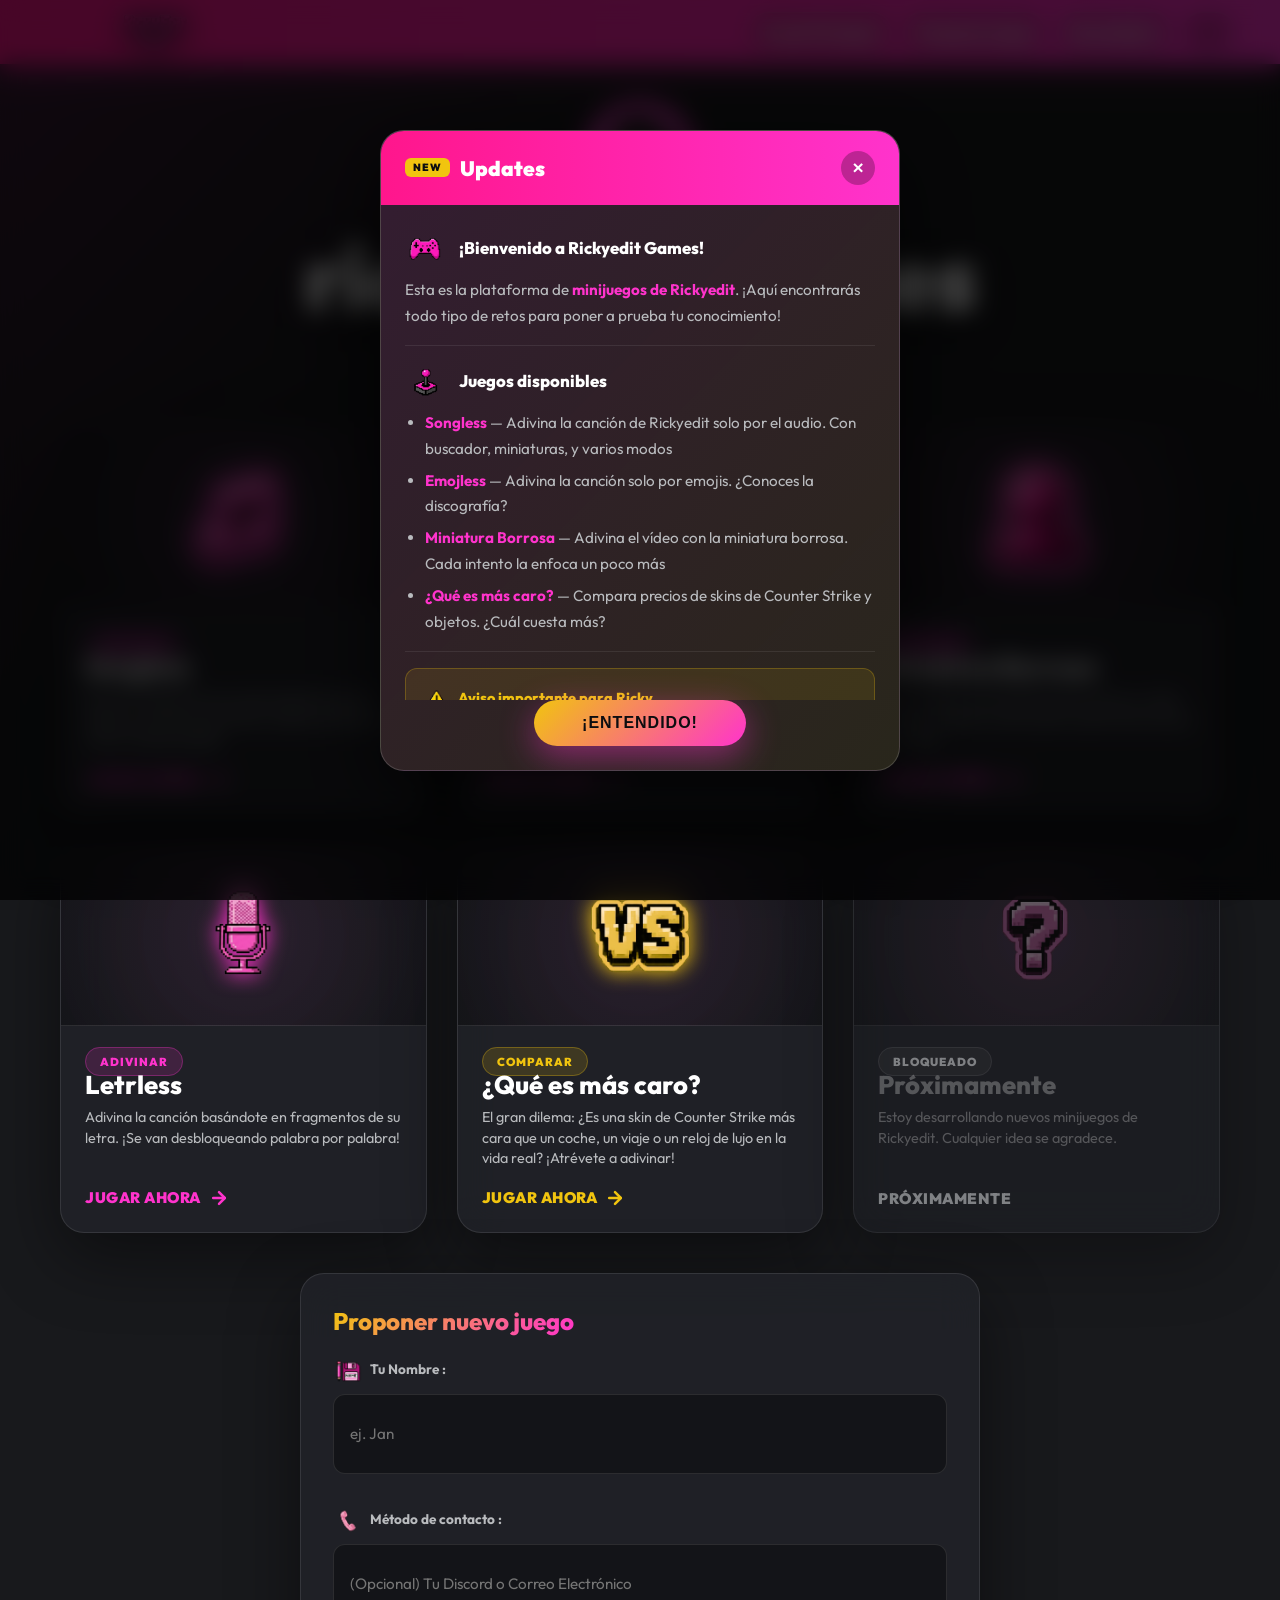
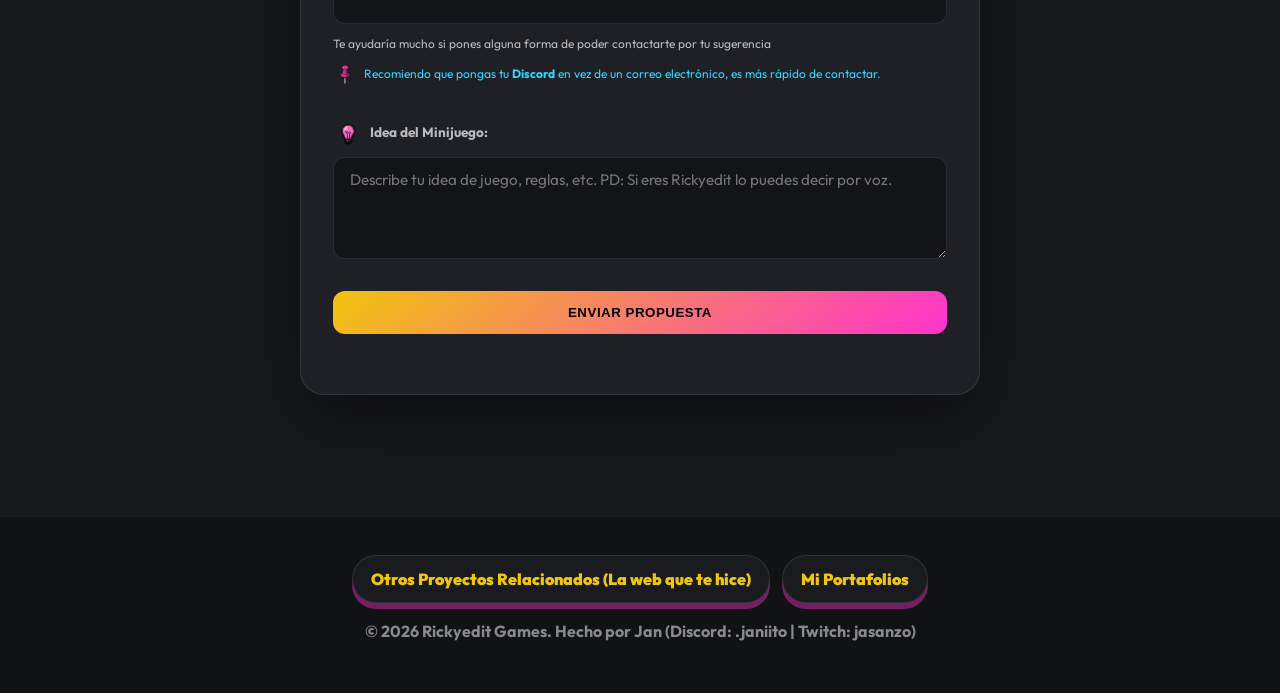
==== commit ba3218ad: "v6.3" ====
--- a/index.html
+++ b/index.html
@@ -745,15 +745,15 @@
         }
         const _hoveredEls = new WeakSet();
         document.addEventListener('mouseover', (e) => {
-            const el = e.target.closest('button, a.pill-link, a.icon-btn, a.arcade-card');
+            const el = e.target.closest('button, a.pill-link, a.icon-btn, a.arcade-card, .footer-links a');
             if (el && !_hoveredEls.has(el)) { _hoveredEls.add(el); playSound('hover'); }
         });
         document.addEventListener('mouseout', (e) => {
-            const el = e.target.closest('button, a.pill-link, a.icon-btn, a.arcade-card');
+            const el = e.target.closest('button, a.pill-link, a.icon-btn, a.arcade-card, .footer-links a');
             if (el && !el.contains(e.relatedTarget)) _hoveredEls.delete(el);
         });
         document.addEventListener('click', (e) => {
-            const el = e.target.closest('button, a.pill-link, a.icon-btn, a.arcade-card');
+            const el = e.target.closest('button, a.pill-link, a.icon-btn, a.arcade-card, .footer-links a');
             if (el) playSound('click');
         });
 
@@ -860,7 +860,7 @@
             <hr class="upd-sep">
             <div style="background:rgba(241,196,15,0.1);border:1px solid rgba(241,196,15,0.25);border-radius:12px;padding:16px;margin-bottom:16px;">
                 <p style="margin:0 0 8px;color:var(--yellow);font-weight:800;font-size:0.9rem;"><img src="Aviso.png" alt="" style="width:2em;height:2em;vertical-align:middle;margin-right:4px;"> Aviso importante para Ricky</p>
-                <p style="margin:0;color:var(--muted);line-height:1.6;">Para la próxima, pon el enlace en <span style="color:#fff;font-weight:700;">la descripción o en el vídeo</span>, porque la gente no lo encuentra. Puedes usar este enlace: <a href="https://janiito-studio.github.io/RickyEdit-Games/index.html" target="_blank" style="color:var(--cyan);text-decoration:underline;font-weight:700;">https://janiito-studio.github.io/RickyEdit-Games/index.html</a></p>
+                <p style="margin:0;color:var(--muted);line-height:1.6;">Para la próxima, pon el enlace en <span style="color:#fff;font-weight:700;">la descripción o en el vídeo</span>, porque la gente no lo encuentra. Puedes usar este enlace: <a href="https://janiito-studio.github.io/RickyEdit-Games/" target="_blank" style="color:var(--cyan);text-decoration:underline;font-weight:700;">https://janiito-studio.github.io/RickyEdit-Games/</a></p>
             </div>
 
                 <div style="background:rgba(255,51,204,0.1);border:1px solid rgba(255,51,204,0.25);border-radius:12px;padding:16px;margin-bottom:16px;">
@@ -911,7 +911,7 @@
             <hr class="upd-sep">
             <div style="background:rgba(241,196,15,0.1);border:1px solid rgba(241,196,15,0.25);border-radius:12px;padding:16px;margin-bottom:16px;">
                 <p style="margin:0 0 8px;color:var(--yellow);font-weight:800;font-size:0.9rem;"><img src="Aviso.png" alt="" style="width:2em;height:2em;vertical-align:middle;margin-right:4px;"> Aviso importante para Ricky</p>
-                <p style="margin:0;color:var(--muted);line-height:1.6;">Para la próxima, pon el enlace en <span style="color:#fff;font-weight:700;">la descripción o en el vídeo</span>, porque la gente no lo encuentra. Puedes usar este enlace: <a href="https://janiito-studio.github.io/RickyEdit-Games/index.html" target="_blank" style="color:var(--cyan);text-decoration:underline;font-weight:700;">https://janiito-studio.github.io/RickyEdit-Games/index.html</a></p>
+                <p style="margin:0;color:var(--muted);line-height:1.6;">Para la próxima, pon el enlace en <span style="color:#fff;font-weight:700;">la descripción o en el vídeo</span>, porque la gente no lo encuentra. Puedes usar este enlace: <a href="https://janiito-studio.github.io/RickyEdit-Games/" target="_blank" style="color:var(--cyan);text-decoration:underline;font-weight:700;">https://janiito-studio.github.io/RickyEdit-Games/</a></p>
             </div>
             <div style="background:rgba(255,51,204,0.1);border:1px solid rgba(255,51,204,0.25);border-radius:12px;padding:16px;margin-bottom:16px;">
                 <p style="margin:0 0 8px;color:var(--pink);font-weight:800;font-size:0.9rem;"><img src="Iconos RickyEdit Web/🛡️.png" alt="" style="width:2em;height:2em;vertical-align:middle;margin-right:4px;"> Cuenta oficial</p>
--- a/easter-egg.css
+++ b/easter-egg.css
@@ -180,6 +180,7 @@
   text-align: center;
   transform: scale(0.7); transition: transform 0.5s cubic-bezier(0.175,0.885,0.32,1.275);
   padding: 40px;
+  position: relative;
 }
 .rlb-ee-reveal-overlay.show .rlb-ee-reveal-card {
   transform: scale(1);
@@ -209,6 +210,31 @@
   margin: 0; letter-spacing: 1px;
 }
 
+/* Close button on reveal overlay */
+.rlb-ee-reveal-close {
+  position: absolute;
+  top: 0;
+  right: 0;
+  width: 40px;
+  height: 40px;
+  border-radius: 50%;
+  background: rgba(0,0,0,0.4);
+  color: #fff;
+  font-size: 1.5rem;
+  font-weight: 900;
+  border: 2px solid rgba(255,255,255,0.2);
+  cursor: pointer;
+  transition: background 0.2s, transform 0.2s;
+  display: flex;
+  align-items: center;
+  justify-content: center;
+  line-height: 1;
+}
+.rlb-ee-reveal-close:hover {
+  background: rgba(255,51,204,0.5);
+  transform: scale(1.1);
+}
+
 /* Confetti */
 .rlb-ee-confetti {
   position: absolute;
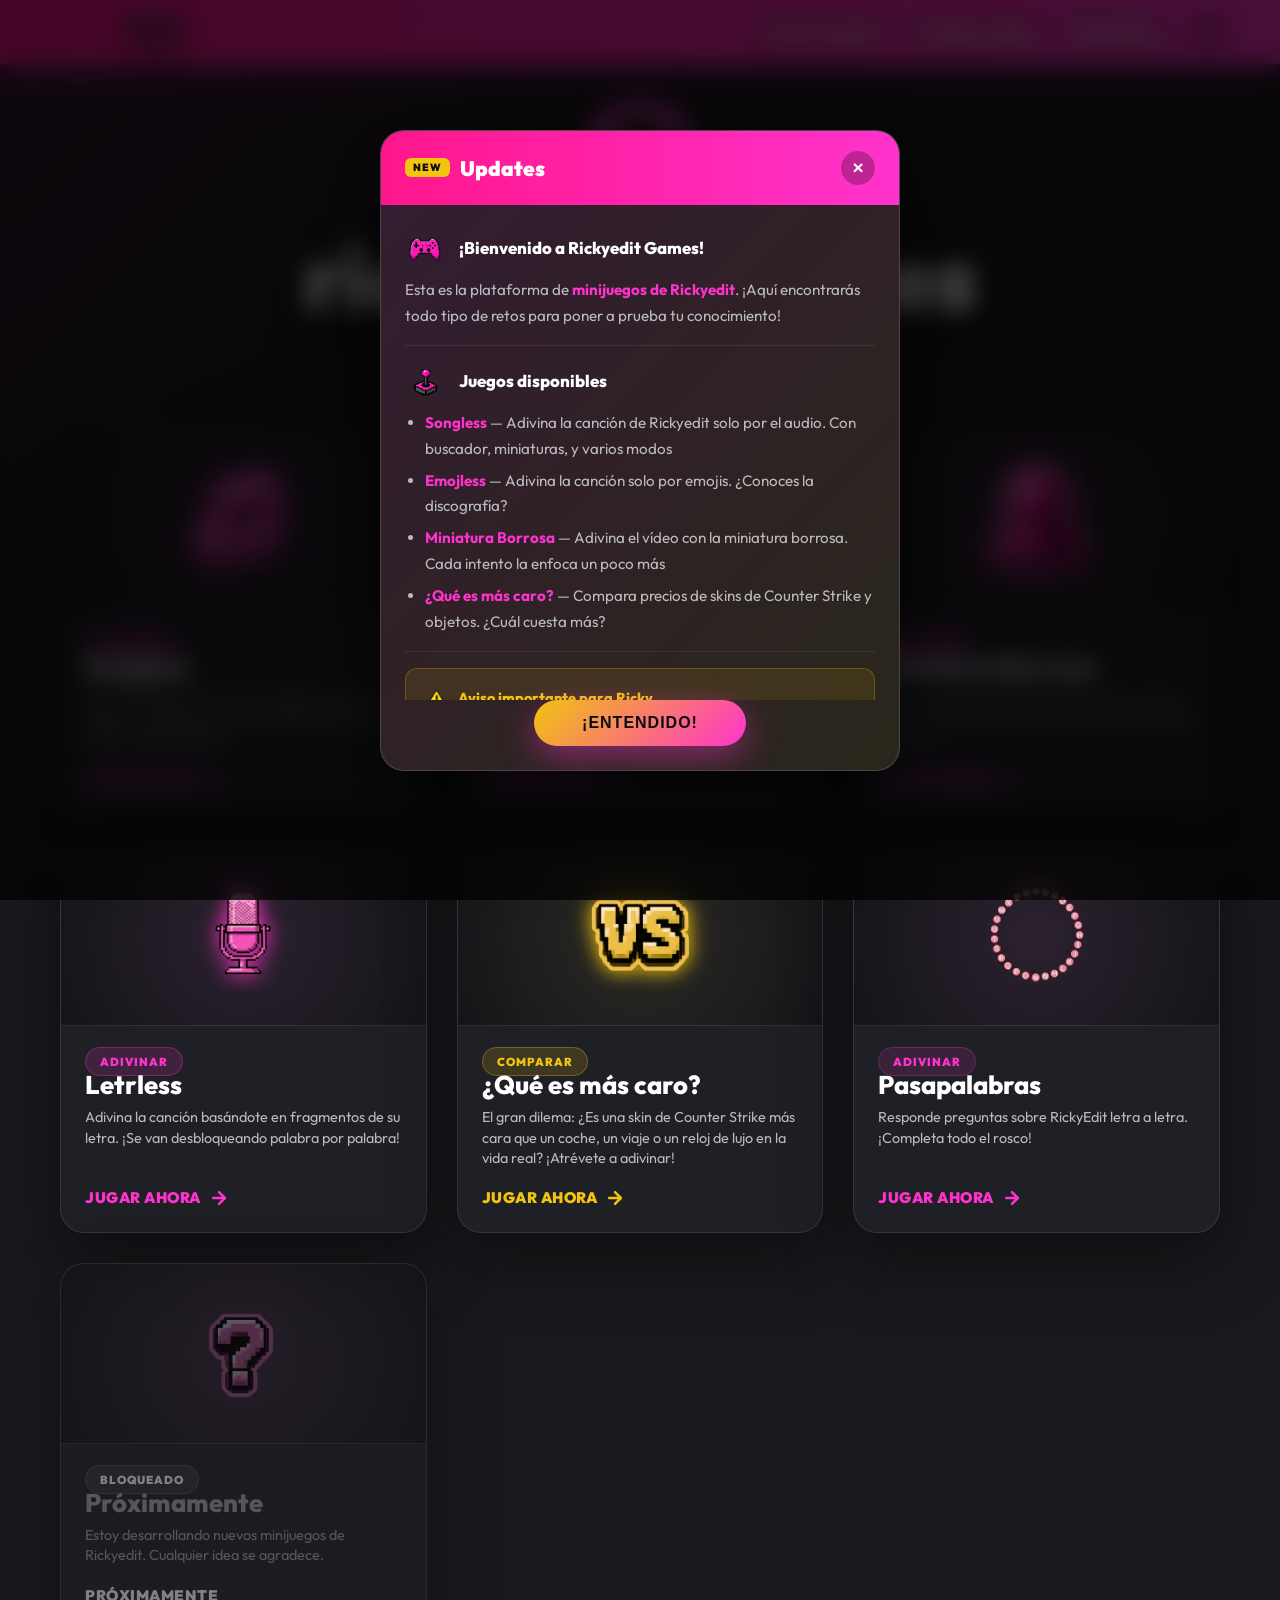
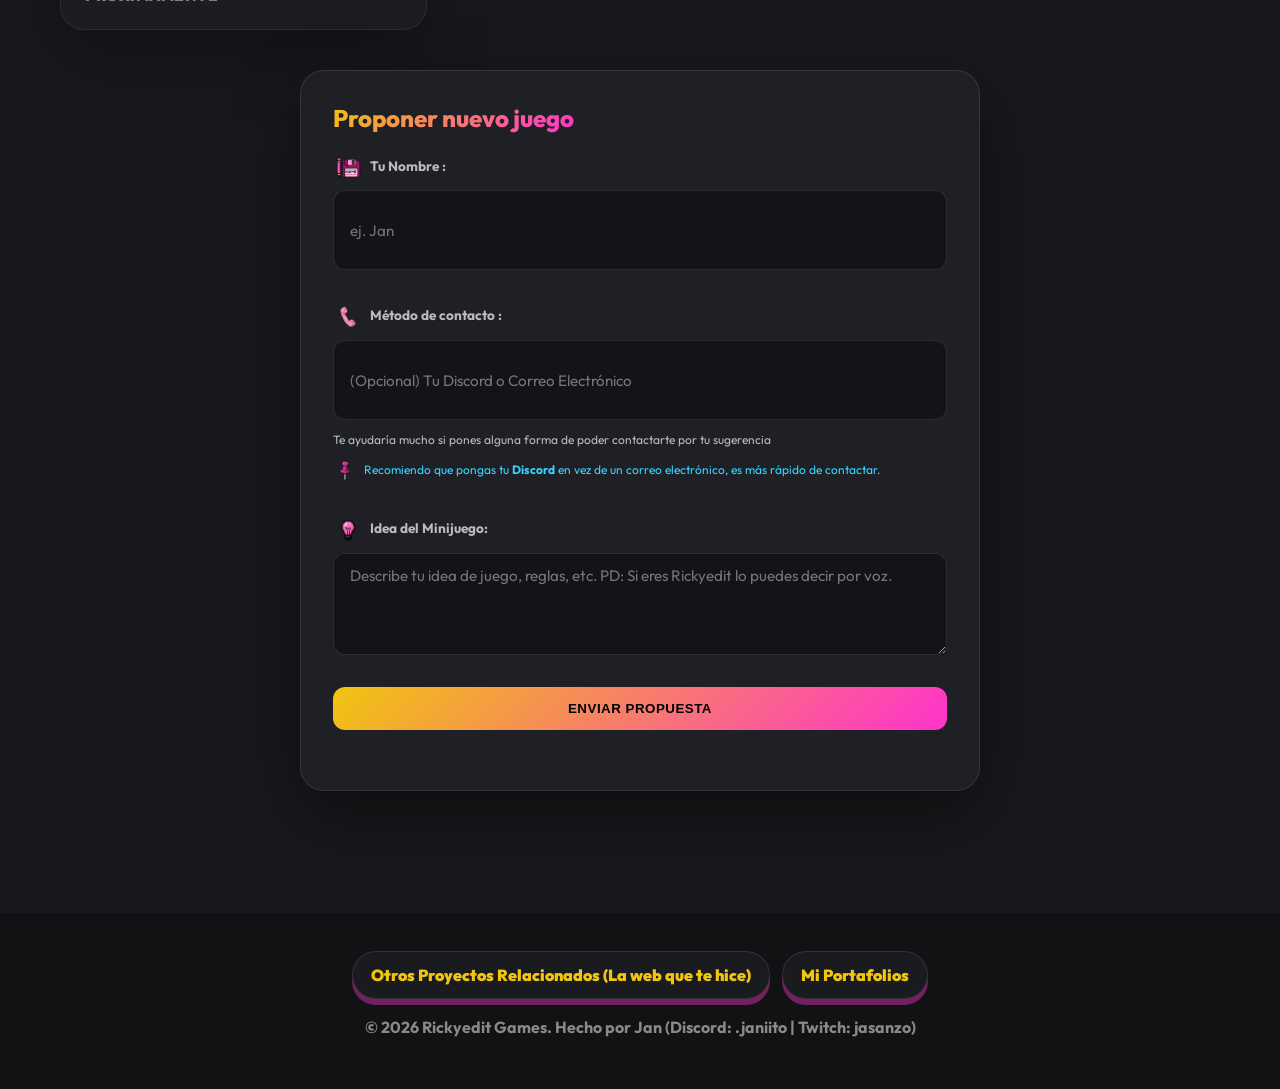
==== commit b7fff787: "pre v7" ====
--- a/index.html
+++ b/index.html
@@ -222,6 +222,29 @@
             filter: brightness(0.6) grayscale(0.5);
         }
 
+        .mascaro-card .card-image-header {
+            background: radial-gradient(circle, rgba(241, 196, 15, 0.06) 0%, rgba(0, 0, 0, 0.35) 100%) !important;
+        }
+
+        .pasapalabras-card .card-image-header {
+            background: radial-gradient(circle, rgba(255, 51, 204, 0.06) 0%, rgba(0, 0, 0, 0.35) 100%);
+        }
+
+        .pasapalabras-card:hover {
+            box-shadow: 0 30px 60px rgba(255, 51, 204, 0.2) !important;
+            border-color: rgba(255, 51, 204, 0.35) !important;
+        }
+
+        .pasapalabras-card .card-badge {
+            background: rgba(255, 51, 204, 0.12);
+            color: var(--pink);
+            border: 1px solid rgba(255, 51, 204, 0.25);
+        }
+
+        .pasapalabras-card .card-action {
+            color: var(--pink);
+        }
+
         .arcade-card:hover .card-icon-img {
             transform: scale(1.15) rotate(3deg);
         }
@@ -230,6 +253,12 @@
             transform: translateY(-8px);
             box-shadow: 0 30px 60px rgba(255, 51, 204, 0.15);
             border-color: rgba(255, 51, 204, 0.25);
+        }
+
+        .mascaro-card:hover {
+            transform: translateY(-8px) !important;
+            box-shadow: 0 30px 60px rgba(241, 196, 15, 0.2) !important;
+            border-color: rgba(241, 196, 15, 0.35) !important;
         }
 
         .card-body {
@@ -643,6 +672,28 @@
                         <h2>¿Qué es más caro?</h2>
                         <p>El gran dilema: ¿Es una skin de Counter Strike más cara que un coche, un viaje o un reloj de
                             lujo en la vida real? ¡Atrévete a adivinar!</p>
+                    </div>
+                    <div class="card-action">
+                        JUGAR AHORA
+                        <svg width="20" height="20" viewBox="0 0 24 24" fill="none" stroke="currentColor"
+                            stroke-width="3" stroke-linecap="round" stroke-linejoin="round">
+                            <line x1="5" y1="12" x2="19" y2="12"></line>
+                            <polyline points="12 5 19 12 12 19"></polyline>
+                        </svg>
+                    </div>
+                </div>
+            </a>
+
+            <!-- Tarjeta Pasapalabras -->
+            <a href="pasapalabras/index.html" class="arcade-card pasapalabras-card">
+                <div class="card-image-header">
+                    <img class="card-icon-img" src="pasapalabras.png" alt="Pasapalabras Icon">
+                </div>
+                <div class="card-body">
+                    <div>
+                        <span class="card-badge">Adivinar</span>
+                        <h2>Pasapalabras</h2>
+                        <p>Responde preguntas sobre RickyEdit letra a letra. ¡Completa todo el rosco!</p>
                     </div>
                     <div class="card-action">
                         JUGAR AHORA
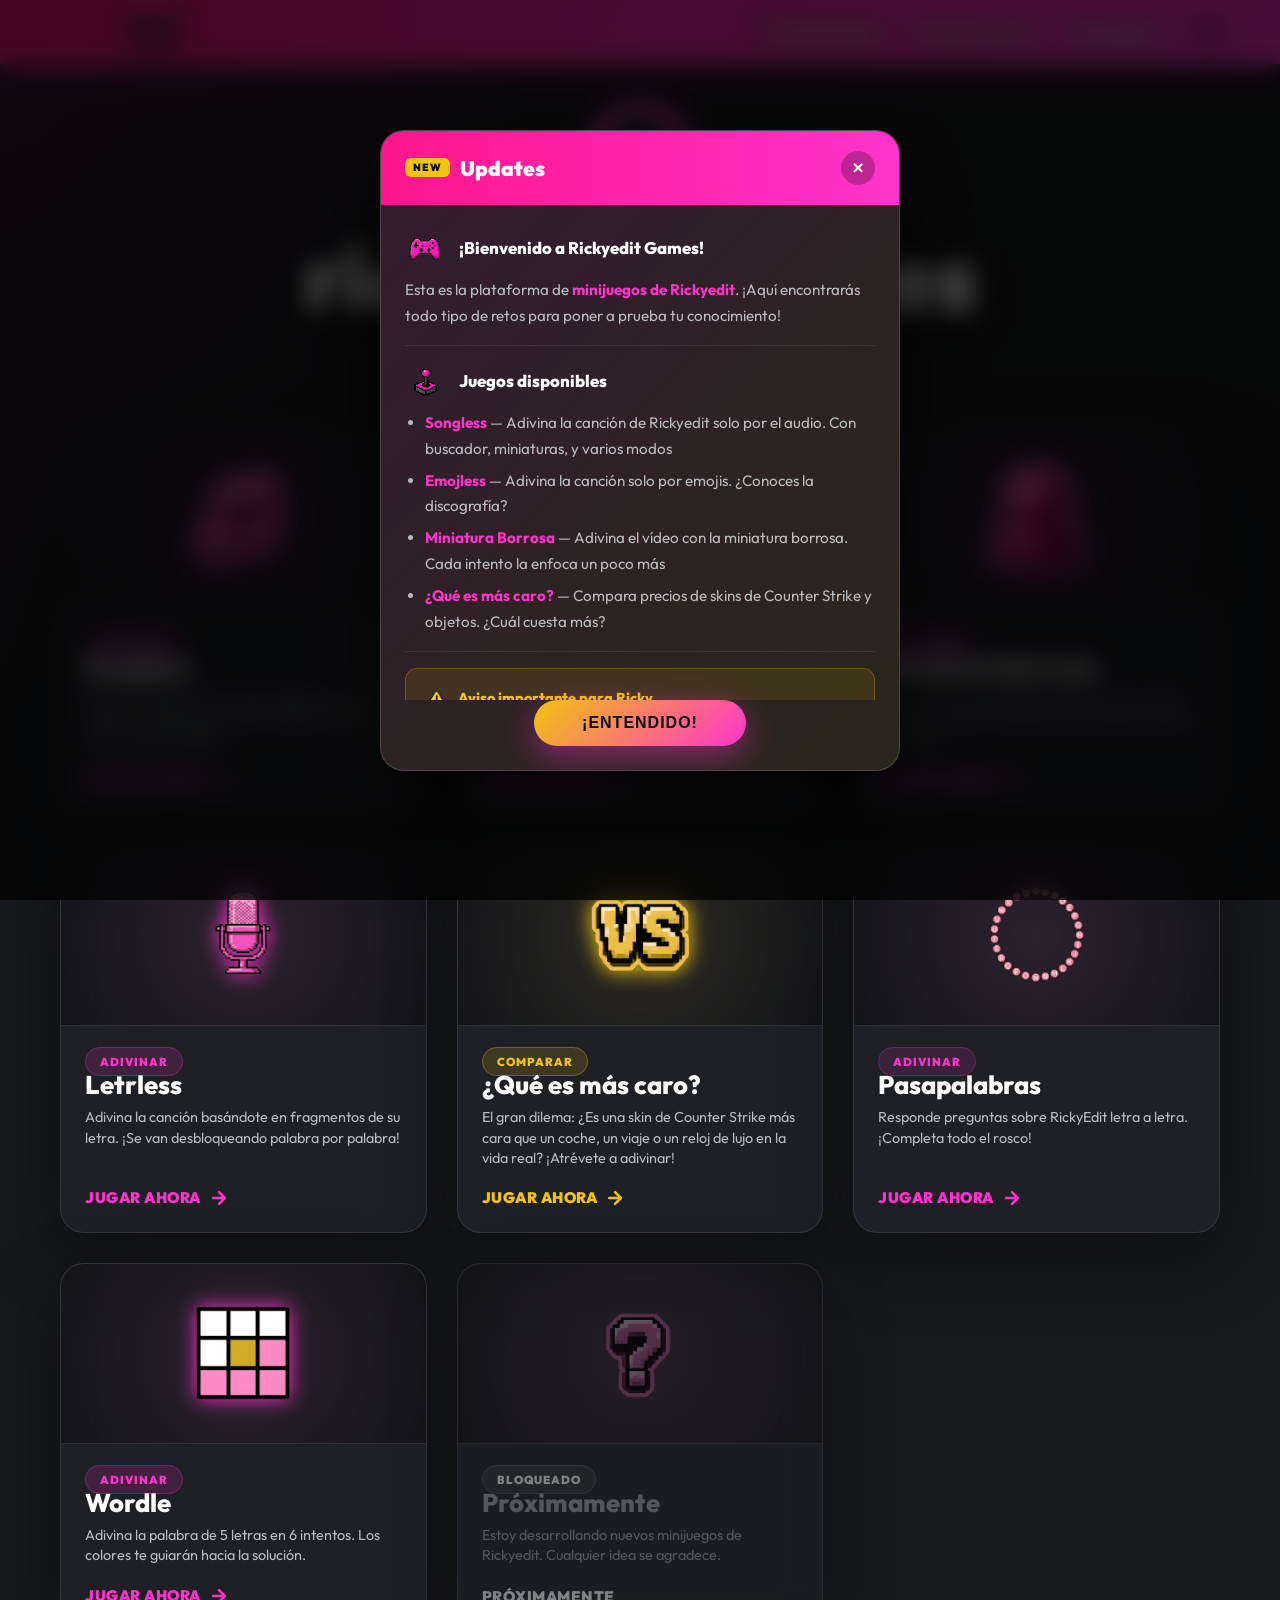
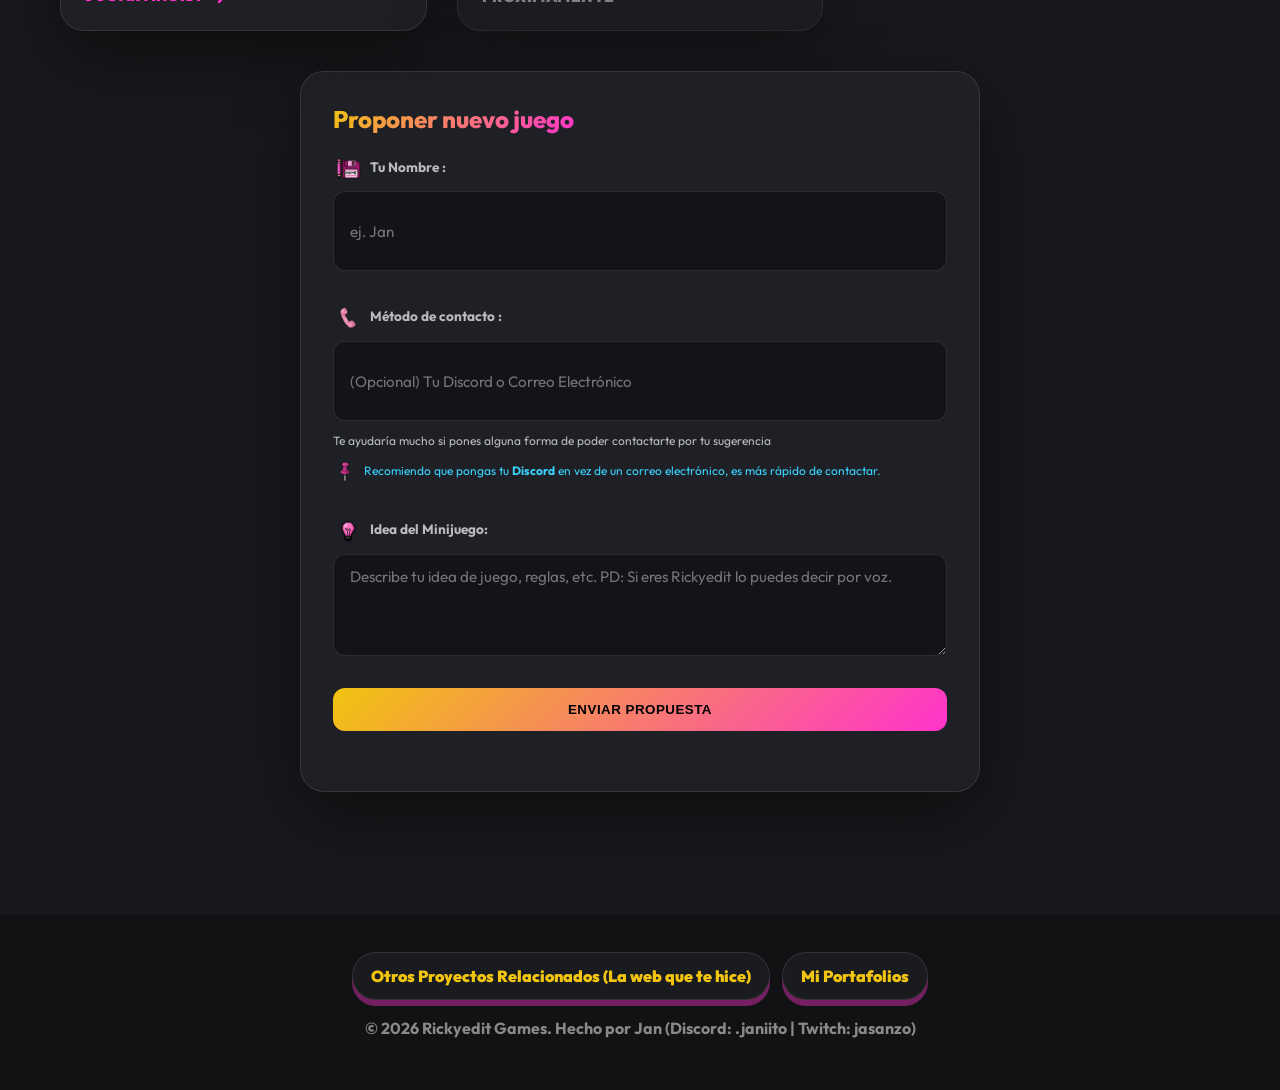
==== commit 0823d637: "v8!!!!" ====
--- a/index.html
+++ b/index.html
@@ -694,6 +694,28 @@
                         <span class="card-badge">Adivinar</span>
                         <h2>Pasapalabras</h2>
                         <p>Responde preguntas sobre RickyEdit letra a letra. ¡Completa todo el rosco!</p>
+                    </div>
+                    <div class="card-action">
+                        JUGAR AHORA
+                        <svg width="20" height="20" viewBox="0 0 24 24" fill="none" stroke="currentColor"
+                            stroke-width="3" stroke-linecap="round" stroke-linejoin="round">
+                            <line x1="5" y1="12" x2="19" y2="12"></line>
+                            <polyline points="12 5 19 12 12 19"></polyline>
+                        </svg>
+                    </div>
+                </div>
+            </a>
+
+            <!-- Tarjeta Wordle -->
+            <a href="wordle/index.html" class="arcade-card emojless-card">
+                <div class="card-image-header">
+                    <img class="card-icon-img" src="wordle_logo.png" alt="Wordle Icon">
+                </div>
+                <div class="card-body">
+                    <div>
+                        <span class="card-badge">Adivinar</span>
+                        <h2>Wordle</h2>
+                        <p>Adivina la palabra de 5 letras en 6 intentos. Los colores te guiarán hacia la solución.</p>
                     </div>
                     <div class="card-action">
                         JUGAR AHORA
@@ -916,7 +938,7 @@
 
                 <div style="background:rgba(255,51,204,0.1);border:1px solid rgba(255,51,204,0.25);border-radius:12px;padding:16px;margin-bottom:16px;">
                     <p style="margin:0 0 8px;color:var(--pink);font-weight:800;font-size:0.9rem;"><img src="Iconos RickyEdit Web/🛡️.png" alt="" style="width:2em;height:2em;vertical-align:middle;margin-right:4px;"> Cuenta oficial</p>
-                    <p style="margin:0;color:var(--muted);line-height:1.6;">Hay gente en los comentarios diciendo que no soy el verdadero y algunos incluso se hacen pasar por mí. Mi cuenta oficial de YouTube es <span style="color:#fff;font-weight:700;background:rgba(255,255,255,0.1);padding:2px 8px;border-radius:6px;">@JANIITO_YT</span> y la de twitch: <span style="color:#fff;font-weight:700;background:rgba(255,255,255,0.1);padding:2px 8px;border-radius:6px;">@jasanzo</span>. Si quieres, me puedes dar VIP en Twitch, ya que te he hecho 2 webs, ningún problema <img src="icon_emojless.png" alt="" style="width:2.2em;height:2.2em;vertical-align:middle;">.</p>
+                    <p style="margin:0;color:var(--muted);line-height:1.6;">Hay gente en los comentarios diciendo que no soy el verdadero y algunos incluso se hacen pasar por mí. Mi cuenta oficial de YouTube es <span style="color:#fff;font-weight:700;background:rgba(255,255,255,0.1);padding:2px 8px;border-radius:6px;">@JANIITO_YT</span> y la de twitch: <span style="color:#fff;font-weight:700;background:rgba(255,255,255,0.1);padding:2px 8px;border-radius:6px;">@jasanzo</span>. (Si quieres, me puedes dar VIP en Twitch, ya que te he hecho 2 webs y 7 minijuegos, ningún problema <img src="icon_emojless.png" alt="" style="width:2.2em;height:2.2em;vertical-align:middle;">.)</p>
                 </div>
 
             <div style="background:rgba(56,212,255,0.1);border:1px solid rgba(56,212,255,0.25);border-radius:12px;padding:16px;margin-bottom:16px;">
@@ -966,7 +988,7 @@
             </div>
             <div style="background:rgba(255,51,204,0.1);border:1px solid rgba(255,51,204,0.25);border-radius:12px;padding:16px;margin-bottom:16px;">
                 <p style="margin:0 0 8px;color:var(--pink);font-weight:800;font-size:0.9rem;"><img src="Iconos RickyEdit Web/🛡️.png" alt="" style="width:2em;height:2em;vertical-align:middle;margin-right:4px;"> Cuenta oficial</p>
-                <p style="margin:0;color:var(--muted);line-height:1.6;">Hay gente en los comentarios diciendo que no soy el verdadero y algunos incluso se hacen pasar por mí. Mi cuenta oficial de YouTube es <span style="color:#fff;font-weight:700;background:rgba(255,255,255,0.1);padding:2px 8px;border-radius:6px;">@JANIITO_YT</span> y la de twitch: <span style="color:#fff;font-weight:700;background:rgba(255,255,255,0.1);padding:2px 8px;border-radius:6px;">@jasanzo</span>. Si quieres, me puedes dar VIP en Twitch, ya que te he hecho 2 webs, ningún problema <img src="icon_emojless.png" alt="" style="width:2.2em;height:2.2em;vertical-align:middle;">.</p>
+                <p style="margin:0;color:var(--muted);line-height:1.6;">Hay gente en los comentarios diciendo que no soy el verdadero y algunos incluso se hacen pasar por mí. Mi cuenta oficial de YouTube es <span style="color:#fff;font-weight:700;background:rgba(255,255,255,0.1);padding:2px 8px;border-radius:6px;">@JANIITO_YT</span> y la de twitch: <span style="color:#fff;font-weight:700;background:rgba(255,255,255,0.1);padding:2px 8px;border-radius:6px;">@jasanzo</span>. (Si quieres, me puedes dar VIP en Twitch, ya que te he hecho 2 webs y 7 minijuegos, ningún problema <img src="icon_emojless.png" alt="" style="width:2.2em;height:2.2em;vertical-align:middle;">.)</p>
             </div>
             <div style="background:rgba(56,212,255,0.1);border:1px solid rgba(56,212,255,0.25);border-radius:12px;padding:16px;margin-bottom:16px;">
                 <p style="margin:0 0 8px;color:var(--cyan);font-weight:800;font-size:0.9rem;"><img src="Iconos RickyEdit Web/🤖.png" alt="" style="width:2em;height:2em;vertical-align:middle;margin-right:4px;"> Sobre el uso de IA</p>
--- a/volume.css
+++ b/volume.css
@@ -3,6 +3,7 @@
    ============================================================ */
 .rlb-volume-wrapper {
   position: relative;
+  z-index: 2;
   display: inline-flex;
   align-items: center;
   height: 40px;
@@ -48,6 +49,8 @@
 .rlb-volume-slider-wrap {
   width: 0;
   opacity: 0;
+  overflow: hidden;
+  pointer-events: none;
   transition: width 0.35s cubic-bezier(0.4, 0, 0.2, 1), opacity 0.25s ease;
 }
 .rlb-volume-wrapper:hover .rlb-volume-slider-wrap,
@@ -55,6 +58,7 @@
   width: 80px;
   opacity: 1;
   margin-left: 4px;
+  pointer-events: auto;
 }
 
 /* ── Slider input ──────────────────────────────────────── */
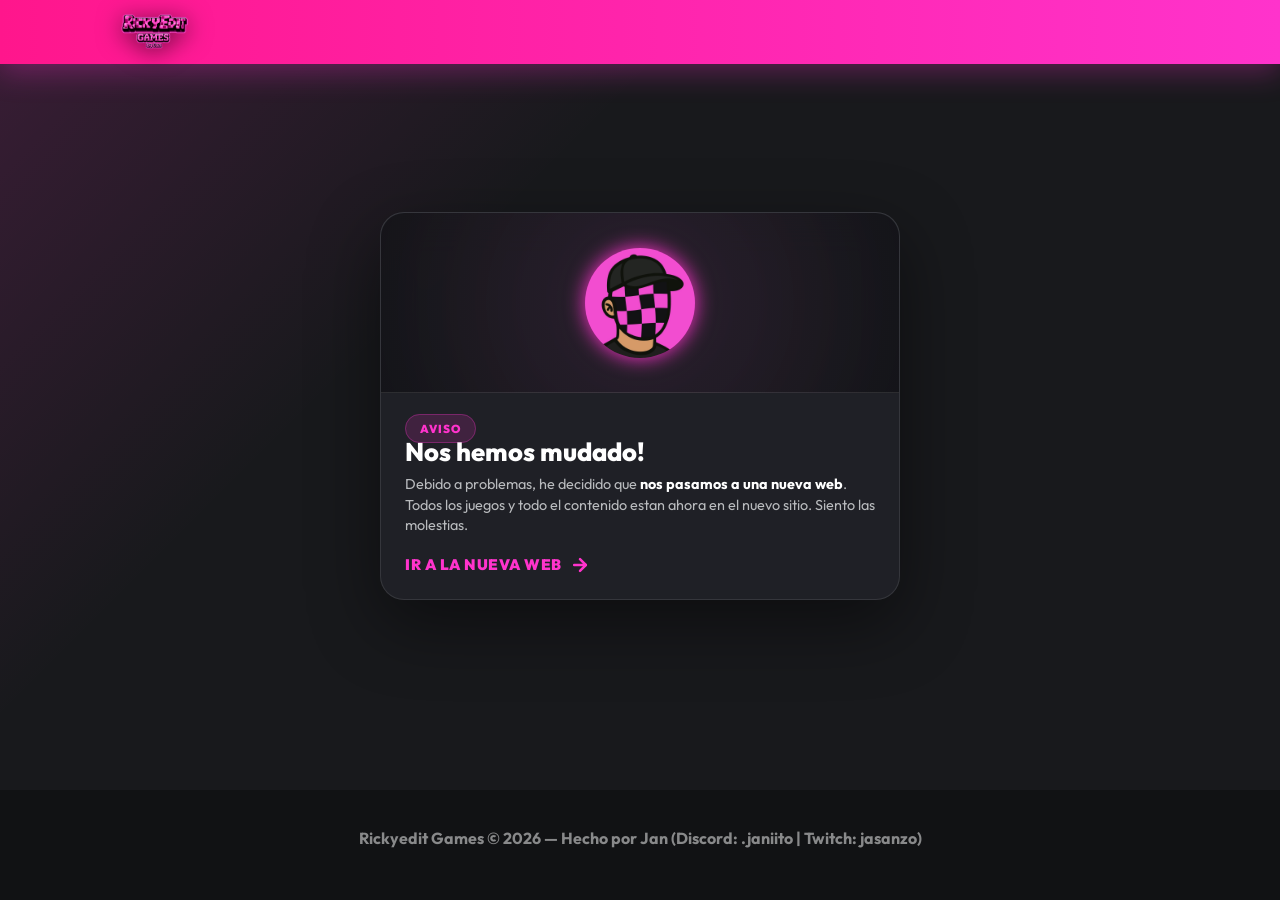
==== commit 93729781: "Add files via upload" ====
--- a/index.html
+++ b/index.html
@@ -4,15 +4,12 @@
 <head>
     <meta charset="utf-8" />
     <meta name="viewport" content="width=device-width, initial-scale=1" />
-    <title>Rickyedit Games</title>
+    <title>Rickyedit Games - Nos hemos mudado!</title>
     <link rel="preconnect" href="https://fonts.googleapis.com" />
     <link rel="preconnect" href="https://fonts.gstatic.com" crossorigin />
     <link href="https://fonts.googleapis.com/css2?family=Outfit:wght@400;600;700;800;900&display=swap"
         rel="stylesheet" />
-    <link rel="icon" href="Avatar Rickyedit.jpg" type="image/jpeg" />
-    <link rel="stylesheet" href="updates.css" />
-    <link rel="stylesheet" href="easter-egg.css" />
-    <link rel="stylesheet" href="volume.css" />
+    <link rel="icon" href="Avatar%20Rickyedit.jpg" type="image/jpeg" />
     <style>
         :root {
             color-scheme: dark;
@@ -37,6 +34,12 @@
             padding: 0;
         }
 
+        ::-webkit-scrollbar { width: 8px; }
+        ::-webkit-scrollbar-track { background: #0d0d10; }
+        ::-webkit-scrollbar-thumb { background: rgba(255, 51, 204, 0.5); border-radius: 4px; }
+        ::-webkit-scrollbar-thumb:hover { background: rgba(255, 51, 204, 0.7); }
+        * { scrollbar-width: thin; scrollbar-color: rgba(255, 51, 204, 0.5) #0d0d10; }
+
         body {
             min-height: 100vh;
             font-family: Outfit, system-ui, sans-serif;
@@ -51,7 +54,6 @@
             flex-direction: column;
         }
 
-        /* Header stylings */
         header {
             position: sticky;
             top: 0;
@@ -71,36 +73,6 @@
             gap: 12px;
         }
 
-        .nav-actions {
-            display: flex;
-            flex-wrap: wrap;
-            justify-content: end;
-            gap: 10px;
-        }
-
-        .pill-link, .icon-btn {
-            display: inline-flex;
-            align-items: center;
-            justify-content: center;
-            min-height: 40px;
-            border-radius: 999px;
-            padding: 0 14px;
-            border: 1px solid rgba(255, 255, 255, 0.24);
-            background: rgba(0, 0, 0, 0.18);
-            color: #fff;
-            font-family: inherit;
-            font-size: inherit;
-            font-weight: 800;
-            white-space: nowrap;
-            text-decoration: none;
-            transition: transform 0.2s ease, background 0.2s ease;
-        }
-
-        .pill-link:hover, .icon-btn:hover {
-            transform: translateY(-2px);
-            background: rgba(0, 0, 0, 0.32);
-        }
-
         .nav-logo {
             width: min(220px, 48vw);
             max-height: 48px;
@@ -108,7 +80,6 @@
             filter: drop-shadow(0 4px 12px rgba(0, 0, 0, 0.55));
         }
 
-        /* Main Layout */
         main {
             flex: 1;
             display: flex;
@@ -119,54 +90,6 @@
             max-width: 1200px;
             margin: 0 auto;
             width: 100%;
-        }
-
-        .hero-section {
-            text-align: center;
-            margin-bottom: 50px;
-            max-width: 700px;
-        }
-
-        .hero-avatar {
-            width: 110px;
-            height: 110px;
-            border-radius: 50%;
-            border: 4px solid var(--pink);
-            box-shadow: 0 0 25px rgba(255, 51, 204, 0.45);
-            object-fit: cover;
-            margin-bottom: 20px;
-            animation: float 4s ease-in-out infinite;
-        }
-
-        @keyframes float {
-            50% {
-                transform: translateY(-8px);
-            }
-        }
-
-        .hero-section h1 {
-            font-size: clamp(2.4rem, 7vw, 6.8rem);
-            font-weight: 900;
-            line-height: 0.86;
-            letter-spacing: 0;
-            text-transform: lowercase;
-            margin-bottom: 12px;
-            text-shadow: 0 10px 36px rgba(0, 0, 0, 0.65);
-        }
-
-        .hero-section p {
-            font-size: clamp(1rem, 2.5vw, 1.25rem);
-            color: var(--muted);
-            font-weight: 600;
-        }
-
-        /* Arcade Grid Options */
-        .arcade-grid {
-            display: grid;
-            grid-template-columns: repeat(auto-fit, minmax(300px, 1fr));
-            gap: 30px;
-            width: 100%;
-            margin-bottom: 40px;
         }
 
         .arcade-card {
@@ -182,6 +105,14 @@
             transition: all 0.3s cubic-bezier(0.175, 0.885, 0.32, 1.275);
             text-decoration: none;
             color: inherit;
+            max-width: 520px;
+            width: 100%;
+        }
+
+        .arcade-card:hover {
+            transform: translateY(-8px);
+            box-shadow: 0 30px 60px rgba(255, 51, 204, 0.15);
+            border-color: rgba(255, 51, 204, 0.25);
         }
 
         .card-image-header {
@@ -190,6 +121,7 @@
             position: relative;
             background: radial-gradient(circle, rgba(255, 51, 204, 0.06) 0%, rgba(0, 0, 0, 0.35) 100%);
             border-bottom: 1px solid var(--line);
+            border-radius: 24px 24px 0 0;
             display: flex;
             align-items: center;
             justify-content: center;
@@ -199,66 +131,13 @@
             max-height: 110px;
             width: auto;
             object-fit: contain;
+            border-radius: 50%;
             transition: transform 0.4s cubic-bezier(0.175, 0.885, 0.32, 1.275);
-        }
-
-        .songless-card .card-icon-img {
             filter: drop-shadow(0 0 10px var(--pink));
-        }
-
-        .songless-card.blur-icon .card-icon-img {
-            filter: blur(3px) drop-shadow(0 0 10px var(--pink));
-        }
-
-        .emojless-card .card-icon-img {
-            filter: drop-shadow(0 0 10px var(--pink));
-        }
-
-        .mascaro-card .card-icon-img {
-            filter: drop-shadow(0 0 10px var(--yellow));
-        }
-
-        .soon-card .card-icon-img {
-            filter: brightness(0.6) grayscale(0.5);
-        }
-
-        .mascaro-card .card-image-header {
-            background: radial-gradient(circle, rgba(241, 196, 15, 0.06) 0%, rgba(0, 0, 0, 0.35) 100%) !important;
-        }
-
-        .pasapalabras-card .card-image-header {
-            background: radial-gradient(circle, rgba(255, 51, 204, 0.06) 0%, rgba(0, 0, 0, 0.35) 100%);
-        }
-
-        .pasapalabras-card:hover {
-            box-shadow: 0 30px 60px rgba(255, 51, 204, 0.2) !important;
-            border-color: rgba(255, 51, 204, 0.35) !important;
-        }
-
-        .pasapalabras-card .card-badge {
-            background: rgba(255, 51, 204, 0.12);
-            color: var(--pink);
-            border: 1px solid rgba(255, 51, 204, 0.25);
-        }
-
-        .pasapalabras-card .card-action {
-            color: var(--pink);
         }
 
         .arcade-card:hover .card-icon-img {
             transform: scale(1.15) rotate(3deg);
-        }
-
-        .arcade-card:hover {
-            transform: translateY(-8px);
-            box-shadow: 0 30px 60px rgba(255, 51, 204, 0.15);
-            border-color: rgba(255, 51, 204, 0.25);
-        }
-
-        .mascaro-card:hover {
-            transform: translateY(-8px) !important;
-            box-shadow: 0 30px 60px rgba(241, 196, 15, 0.2) !important;
-            border-color: rgba(241, 196, 15, 0.35) !important;
         }
 
         .card-body {
@@ -278,30 +157,9 @@
             padding: 6px 14px;
             border-radius: 99px;
             margin-bottom: 14px;
-        }
-
-        .songless-card .card-badge {
             background: rgba(255, 51, 204, 0.15);
             color: var(--pink);
             border: 1px solid rgba(255, 51, 204, 0.3);
-        }
-
-        .emojless-card .card-badge {
-            background: rgba(255, 51, 204, 0.15);
-            color: var(--pink);
-            border: 1px solid rgba(255, 51, 204, 0.3);
-        }
-
-        .mascaro-card .card-badge {
-            background: rgba(241, 196, 15, 0.15);
-            color: var(--yellow);
-            border: 1px solid rgba(241, 196, 15, 0.3);
-        }
-
-        .soon-card .card-badge {
-            background: rgba(255, 255, 255, 0.05);
-            color: var(--muted);
-            border: 1px solid rgba(255, 255, 255, 0.1);
         }
 
         .card-body h2 {
@@ -326,183 +184,14 @@
             display: flex;
             align-items: center;
             gap: 8px;
-            transition: color 0.2s ease;
-        }
-
-        .songless-card .card-action {
             color: var(--pink);
-        }
-
-        .emojless-card .card-action {
-            color: var(--pink);
-        }
-
-        .mascaro-card .card-action {
-            color: var(--yellow);
-        }
-
-        .soon-card .card-action {
-            color: var(--muted);
+            transition: gap 0.2s ease;
         }
 
         .arcade-card:hover .card-action {
             gap: 12px;
         }
 
-        .arcade-card.soon-card {
-            opacity: 0.65;
-            cursor: not-allowed;
-            pointer-events: none;
-        }
-
-        .soon-card h2,
-        .soon-card p {
-            color: rgba(255, 255, 255, 0.4);
-        }
-
-        /* Suggestions Box */
-        .suggestions-container {
-            width: 100%;
-            max-width: 680px;
-            background: var(--card);
-            border: 1px solid var(--line);
-            border-radius: 24px;
-            padding: 32px;
-            backdrop-filter: blur(20px);
-            box-shadow: var(--shadow);
-            margin-bottom: 40px;
-        }
-
-        .suggestions-header {
-            display: flex;
-            justify-content: space-between;
-            align-items: center;
-            margin-bottom: 20px;
-        }
-
-        .suggestions-header h3 {
-            font-size: 1.5rem;
-            font-weight: 800;
-            background: linear-gradient(135deg, var(--yellow), var(--pink));
-            -webkit-background-clip: text;
-            -webkit-text-fill-color: transparent;
-        }
-
-        .btn-settings {
-            background: transparent;
-            border: none;
-            cursor: pointer;
-            color: var(--muted);
-            transition: color 0.2s;
-            display: flex;
-            align-items: center;
-            gap: 6px;
-            font-size: 0.85rem;
-            font-weight: 700;
-        }
-
-        .btn-settings:hover {
-            color: var(--yellow);
-        }
-
-        .settings-panel {
-            display: none;
-            background: rgba(0, 0, 0, 0.3);
-            border: 1px dashed var(--line);
-            border-radius: 14px;
-            padding: 20px;
-            margin-bottom: 20px;
-        }
-
-        .settings-panel.show {
-            display: block;
-        }
-
-        .settings-panel h4 {
-            font-size: 0.9rem;
-            margin-bottom: 8px;
-            color: var(--yellow);
-        }
-
-        .settings-panel p {
-            font-size: 0.8rem;
-            color: var(--muted);
-            margin-bottom: 12px;
-            line-height: 1.3;
-        }
-
-        .form-group {
-            display: flex;
-            flex-direction: column;
-            gap: 8px;
-            margin-bottom: 16px;
-        }
-
-        .form-group label {
-            font-size: 0.85rem;
-            font-weight: 700;
-            color: var(--muted);
-        }
-
-        .form-group input,
-        .form-group textarea {
-            background: rgba(0, 0, 0, 0.35);
-            border: 1px solid var(--line);
-            border-radius: 12px;
-            padding: 12px 16px;
-            color: #fff;
-            font-family: inherit;
-            font-size: 0.95rem;
-            outline: none;
-            transition: border-color 0.2s;
-            resize: vertical;
-            min-height: 80px;
-        }
-
-        .form-group input:focus,
-        .form-group textarea:focus {
-            border-color: var(--pink);
-        }
-
-        .btn-submit {
-            background: linear-gradient(135deg, var(--yellow), var(--pink));
-            border: none;
-            color: #000;
-            font-weight: 900;
-            padding: 14px;
-            border-radius: 12px;
-            cursor: pointer;
-            text-transform: uppercase;
-            letter-spacing: 0.5px;
-            transition: transform 0.2s, box-shadow 0.2s;
-        }
-
-        .btn-submit:hover:not(:disabled) {
-            transform: translateY(-2px);
-            box-shadow: 0 8px 20px rgba(255, 51, 204, 0.35);
-        }
-
-        .btn-submit:disabled {
-            opacity: 0.6;
-            cursor: not-allowed;
-        }
-
-        .form-status {
-            margin-top: 12px;
-            font-size: 0.9rem;
-            font-weight: 700;
-            text-align: center;
-        }
-
-        .form-status.success {
-            color: var(--green);
-        }
-
-        .form-status.error {
-            color: var(--pink);
-        }
-
-        /* Footer */
         footer {
             margin-top: 42px;
             padding: 38px 18px 52px;
@@ -510,516 +199,48 @@
             text-align: center;
         }
 
-        .footer-links {
-            display: flex;
-            flex-wrap: wrap;
-            justify-content: center;
-            gap: 12px;
-            margin-bottom: 18px;
-        }
-
-        .footer-links a {
-            min-height: 48px;
-            display: inline-flex;
-            align-items: center;
-            justify-content: center;
-            padding: 0 18px;
-            border-radius: 999px;
-            background: #1a1b1e;
-            border: 1px solid var(--line);
-            color: var(--yellow);
-            font-weight: 900;
-            box-shadow: 0 6px 0 rgba(255, 51, 204, 0.42);
-            text-decoration: none;
-            transition: transform 0.2s ease, background 0.2s ease;
-        }
-
-        .footer-links a:hover {
-            transform: translateY(-2px);
-            background: rgba(0, 0, 0, 0.32);
-        }
-
         footer p {
             margin: 0;
             color: rgba(255, 255, 255, 0.5);
             font-weight: 700;
         }
-
     </style>
 </head>
 
 <body>
     <header>
         <div class="logo-container">
-            <img class="nav-logo" src="Rickyedit Games.png" alt="Rickyedit Games" />
-        </div>
-        <div class="nav-actions">
-            <a class="pill-link" href="https://www.youtube.com/@rickyedit" target="_blank" rel="noreferrer">Canal
-                Principal</a>
-            <a class="pill-link" href="#suggestions">Proponer juego</a>
-            <button id="openUpdatesBtn" class="pill-link" type="button">Novedades</button>
+            <img class="nav-logo" src="Rickyedit%20Games.png" alt="Rickyedit Games" />
         </div>
     </header>
 
     <main>
-        <section class="hero-section">
-            <img class="hero-avatar" src="Avatar Rickyedit.jpg" alt="Rickyedit" />
-            <h1>Rickyedit Games</h1>
-            <p>Elige tu minijuego preferido de Rickyedit
-                 <p>By Jan ;)
-            </p>
-        </section>
-
-        <div class="arcade-grid">
-            <!-- Tarjeta Songless -->
-            <a href="songless/index.html" class="arcade-card songless-card">
-                <div class="card-image-header">
-                    <img class="card-icon-img" src="icon_songless.png" alt="Songless Icon">
+        <a href="https://rickyeditgames.mateag.com" class="arcade-card" target="_blank" rel="noopener">
+            <div class="card-image-header">
+                <img class="card-icon-img" src="Avatar%20Rickyedit.jpg" alt="Rickyedit">
+            </div>
+            <div class="card-body">
+                <div>
+                    <span class="card-badge">Aviso</span>
+                    <h2>Nos hemos mudado!</h2>
+                    <p>Debido a problemas, he decidido que <strong style="color:#fff">nos pasamos a una nueva web</strong>.
+                        Todos los juegos y todo el contenido estan ahora en el nuevo sitio. Siento las molestias.</p>
                 </div>
-                <div class="card-body">
-                    <div>
-                        <span class="card-badge">Adivinar</span>
-                        <h2>Songless</h2>
-                        <p>Escucha fragmentos de audio aleatorios de tus vídeos y canciones favoritas y adivina el
-                            título en el menor tiempo posible.</p>
-                    </div>
-                    <div class="card-action">
-                        JUGAR AHORA
-                        <svg width="20" height="20" viewBox="0 0 24 24" fill="none" stroke="currentColor"
-                            stroke-width="3" stroke-linecap="round" stroke-linejoin="round">
-                            <line x1="5" y1="12" x2="19" y2="12"></line>
-                            <polyline points="12 5 19 12 12 19"></polyline>
-                        </svg>
-                    </div>
-                </div>
-            </a>
-
-            <!-- Tarjeta Emojless -->
-            <a href="emojless/index.html" class="arcade-card emojless-card">
-                <div class="card-image-header">
-                    <img class="card-icon-img" src="icon_emojless.png" alt="Emojless Icon">
-                </div>
-                <div class="card-body">
-                    <div>
-                        <span class="card-badge">Adivinar</span>
-                        <h2>Emojless</h2>
-                        <p>Adivina la canción basándote en los emojis. ¡Pon a prueba tus conocimientos de la
-                            discografía de Ricky!</p>
-                    </div>
-                    <div class="card-action">
-                        JUGAR AHORA
-                        <svg width="20" height="20" viewBox="0 0 24 24" fill="none" stroke="currentColor"
-                            stroke-width="3" stroke-linecap="round" stroke-linejoin="round">
-                            <line x1="5" y1="12" x2="19" y2="12"></line>
-                            <polyline points="12 5 19 12 12 19"></polyline>
-                        </svg>
-                    </div>
-                </div>
-            </a>
-
-            <!-- Tarjeta Thumbnail Blur -->
-            <a href="thumbnail-blur/index.html" class="arcade-card songless-card">
-                <div class="card-image-header">
-                    <img class="card-icon-img" src="icon_miniatura_borrosa.png" alt="Thumbnail Blur Icon">
-                </div>
-                <div class="card-body">
-                    <div>
-                        <span class="card-badge">Adivinar</span>
-                        <h2>Miniatura Borrosa</h2>
-                        <p>Se te muestra una miniatura borrosa de un vídeo de Ricky. ¡Adivina cuál es pista a pista antes de que se revele!</p>
-                    </div>
-                    <div class="card-action">
-                        JUGAR AHORA
-                        <svg width="20" height="20" viewBox="0 0 24 24" fill="none" stroke="currentColor"
-                            stroke-width="3" stroke-linecap="round" stroke-linejoin="round">
-                            <line x1="5" y1="12" x2="19" y2="12"></line>
-                            <polyline points="12 5 19 12 12 19"></polyline>
-                        </svg>
-                    </div>
-                </div>
-            </a>
-
-            <!-- Tarjeta Letrless -->
-            <a href="letrless/index.html" class="arcade-card emojless-card">
-                <div class="card-image-header">
-                    <img class="card-icon-img" src="Letrless.png" alt="Letrless Icon">
-                </div>
-                <div class="card-body">
-                    <div>
-                        <span class="card-badge">Adivinar</span>
-                        <h2>Letrless</h2>
-                        <p>Adivina la canción basándote en fragmentos de su letra. ¡Se van desbloqueando palabra por palabra!</p>
-                    </div>
-                    <div class="card-action">
-                        JUGAR AHORA
-                        <svg width="20" height="20" viewBox="0 0 24 24" fill="none" stroke="currentColor"
-                            stroke-width="3" stroke-linecap="round" stroke-linejoin="round">
-                            <line x1="5" y1="12" x2="19" y2="12"></line>
-                            <polyline points="12 5 19 12 12 19"></polyline>
-                        </svg>
-                    </div>
-                </div>
-            </a>
-
-            <!-- Tarjeta Mas Caro -->
-            <a href="mas-caro/index.html" class="arcade-card mascaro-card">
-                <div class="card-image-header">
-                    <img class="card-icon-img" src="icon_vs.png" alt="¿Qué es más caro? Icon">
-                </div>
-                <div class="card-body">
-                    <div>
-                        <span class="card-badge">Comparar</span>
-                        <h2>¿Qué es más caro?</h2>
-                        <p>El gran dilema: ¿Es una skin de Counter Strike más cara que un coche, un viaje o un reloj de
-                            lujo en la vida real? ¡Atrévete a adivinar!</p>
-                    </div>
-                    <div class="card-action">
-                        JUGAR AHORA
-                        <svg width="20" height="20" viewBox="0 0 24 24" fill="none" stroke="currentColor"
-                            stroke-width="3" stroke-linecap="round" stroke-linejoin="round">
-                            <line x1="5" y1="12" x2="19" y2="12"></line>
-                            <polyline points="12 5 19 12 12 19"></polyline>
-                        </svg>
-                    </div>
-                </div>
-            </a>
-
-            <!-- Tarjeta Pasapalabras -->
-            <a href="pasapalabras/index.html" class="arcade-card pasapalabras-card">
-                <div class="card-image-header">
-                    <img class="card-icon-img" src="pasapalabras.png" alt="Pasapalabras Icon">
-                </div>
-                <div class="card-body">
-                    <div>
-                        <span class="card-badge">Adivinar</span>
-                        <h2>Pasapalabras</h2>
-                        <p>Responde preguntas sobre RickyEdit letra a letra. ¡Completa todo el rosco!</p>
-                    </div>
-                    <div class="card-action">
-                        JUGAR AHORA
-                        <svg width="20" height="20" viewBox="0 0 24 24" fill="none" stroke="currentColor"
-                            stroke-width="3" stroke-linecap="round" stroke-linejoin="round">
-                            <line x1="5" y1="12" x2="19" y2="12"></line>
-                            <polyline points="12 5 19 12 12 19"></polyline>
-                        </svg>
-                    </div>
-                </div>
-            </a>
-
-            <!-- Tarjeta Wordle -->
-            <a href="wordle/index.html" class="arcade-card emojless-card">
-                <div class="card-image-header">
-                    <img class="card-icon-img" src="wordle_logo.png" alt="Wordle Icon">
-                </div>
-                <div class="card-body">
-                    <div>
-                        <span class="card-badge">Adivinar</span>
-                        <h2>Wordle</h2>
-                        <p>Adivina la palabra de 5 letras en 6 intentos. Los colores te guiarán hacia la solución.</p>
-                    </div>
-                    <div class="card-action">
-                        JUGAR AHORA
-                        <svg width="20" height="20" viewBox="0 0 24 24" fill="none" stroke="currentColor"
-                            stroke-width="3" stroke-linecap="round" stroke-linejoin="round">
-                            <line x1="5" y1="12" x2="19" y2="12"></line>
-                            <polyline points="12 5 19 12 12 19"></polyline>
-                        </svg>
-                    </div>
-                </div>
-            </a>
-
-            <!-- Tarjeta Próximamente -->
-            <div class="arcade-card soon-card">
-                <div class="card-image-header">
-                    <img class="card-icon-img" src="icon_soon.png" alt="Próximamente Icon">
-                </div>
-                <div class="card-body">
-                    <div>
-                        <span class="card-badge">Bloqueado</span>
-                        <h2>Próximamente</h2>
-                        <p>Estoy desarrollando nuevos minijuegos de
-                            Rickyedit. Cualquier idea se agradece.</p>
-                    </div>
-                    <div class="card-action">
-                        PRÓXIMAMENTE
-                    </div>
+                <div class="card-action">
+                    IR A LA NUEVA WEB
+                    <svg width="20" height="20" viewBox="0 0 24 24" fill="none" stroke="currentColor"
+                        stroke-width="3" stroke-linecap="round" stroke-linejoin="round">
+                        <line x1="5" y1="12" x2="19" y2="12"></line>
+                        <polyline points="12 5 19 12 12 19"></polyline>
+                    </svg>
                 </div>
             </div>
-        </div>
-
-        <!-- Sugerir más juegos -->
-        <div id="suggestions" class="suggestions-container">
-            <div class="suggestions-header">
-                <h3>Proponer nuevo juego</h3>
-            </div>
-
-
-
-            <form id="suggestionForm" style="display: flex; flex-direction: column; gap: 16px;">
-                <div class="form-group">
-                    <label for="inputName"><img src="Iconos/Guardar nombre.png" alt="" style="width:2.2em;height:2.2em;vertical-align:middle;margin-right:4px;"> Tu Nombre :</label>
-                    <input type="text" id="inputName" required placeholder="ej. Jan">
-                </div>
-                <div class="form-group">
-                    <label for="inputContact"><img src="telefono.png" alt="" style="width:2.2em;height:2.2em;vertical-align:middle;margin-right:4px;"> Método de contacto :</label>
-                    <input type="text" id="inputContact" placeholder="(Opcional) Tu Discord o Correo Electrónico">
-                    <p style="color: var(--muted); font-size: 0.75rem; margin: 4px 0 0;">Te ayudaría mucho si pones alguna forma de poder contactarte por tu sugerencia</p>
-                    <p style="color: var(--cyan); font-size: 0.75rem; margin: 4px 0 0;"><img src="Info.png" alt="" style="width:2em;height:2em;vertical-align:middle;margin-right:4px;"> Recomiendo que pongas tu <strong>Discord</strong> en vez de un correo electrónico, es más rápido de contactar.</p>
-                </div>
-                <div class="form-group">
-                    <label for="inputSuggestion"><img src="Iconos RickyEdit Web/💡.png" alt="" style="width:2.2em;height:2.2em;vertical-align:middle;margin-right:4px;"> Idea del Minijuego:</label>
-                    <textarea id="inputSuggestion" rows="4" required
-                        placeholder="Describe tu idea de juego, reglas, etc. PD: Si eres Rickyedit lo puedes decir por voz."></textarea>
-                </div>
-                <button type="submit" id="btnSubmit" class="btn-submit">Enviar Propuesta</button>
-                <div id="formStatus" class="form-status"></div>
-            </form>
-        </div>
+        </a>
     </main>
 
     <footer>
-        <div class="footer-links">
-            <a href="https://janiito-studio.github.io/RickyEdit-Web/" target="_blank" rel="noreferrer">Otros Proyectos
-                Relacionados (La web que te hice)</a>
-            <a href="https://janiito-studio.github.io/Janiito-Studio/" target="_blank" rel="noreferrer">Mi
-                Portafolios</a>
-        </div>
-        <p>© 2026 Rickyedit Games. Hecho por Jan (Discord: .janiito | Twitch: jasanzo)</p>
+        <p>Rickyedit Games &copy; 2026 &mdash; Hecho por Jan (Discord: .janiito | Twitch: jasanzo)</p>
     </footer>
-
-    <script>
-        // Hover sounds
-        let audioCtx;
-        try { audioCtx = new (window.AudioContext || window.webkitAudioContext)(); } catch (e) {}
-        let _currentOsc = null;
-        function playSound(type) {
-            if (!audioCtx) return;
-            var vol = (typeof RickyVolume !== 'undefined') ? RickyVolume.get() : 1;
-            if (vol <= 0) return;
-            if (audioCtx.state === 'suspended') audioCtx.resume();
-            if (_currentOsc) { try { _currentOsc.stop(); } catch(e) {} _currentOsc = null; }
-            const osc = audioCtx.createOscillator();
-            const gain = audioCtx.createGain();
-            osc.connect(gain);
-            gain.connect(audioCtx.destination);
-            const now = audioCtx.currentTime;
-            if (type === 'click') {
-                osc.frequency.setValueAtTime(600, now);
-                gain.gain.setValueAtTime(0.03 * vol, now);
-                gain.gain.linearRampToValueAtTime(0, now + 0.08);
-                osc.start(now); osc.stop(now + 0.08);
-            } else if (type === 'hover') {
-                osc.frequency.setValueAtTime(800, now);
-                gain.gain.setValueAtTime(0.015 * vol, now);
-                gain.gain.linearRampToValueAtTime(0, now + 0.05);
-                osc.start(now); osc.stop(now + 0.05);
-            }
-            _currentOsc = osc;
-        }
-        const _hoveredEls = new WeakSet();
-        document.addEventListener('mouseover', (e) => {
-            const el = e.target.closest('button, a.pill-link, a.icon-btn, a.arcade-card, .footer-links a');
-            if (el && !_hoveredEls.has(el)) { _hoveredEls.add(el); playSound('hover'); }
-        });
-        document.addEventListener('mouseout', (e) => {
-            const el = e.target.closest('button, a.pill-link, a.icon-btn, a.arcade-card, .footer-links a');
-            if (el && !el.contains(e.relatedTarget)) _hoveredEls.delete(el);
-        });
-        document.addEventListener('click', (e) => {
-            const el = e.target.closest('button, a.pill-link, a.icon-btn, a.arcade-card, .footer-links a');
-            if (el) playSound('click');
-        });
-
-        // Enviar sugerencia
-        const form = document.getElementById('suggestionForm');
-        const statusDiv = document.getElementById('formStatus');
-        const btnSubmit = document.getElementById('btnSubmit');
-
-        form.addEventListener('submit', async (e) => {
-            playSound('click');
-            e.preventDefault();
-
-            // Webhook de Discord configurado directamente
-            const webhook = 'https://discord.com/api/webhooks/1509215622310006915/9kqCW6JMtnNJqUqJALLfcxiBbcAK6_bLwqbANAPYKBp8Kb928VcrIU8xHCwrQn2dp91g';
-            const name = document.getElementById('inputName').value.trim();
-            const contact = document.getElementById('inputContact').value.trim();
-            const suggestion = document.getElementById('inputSuggestion').value.trim();
-
-            if (!webhook) {
-                statusDiv.innerHTML = '<img src="Aviso.png" alt="" style="width:2em;height:2em;vertical-align:middle;margin-right:4px;"> No hay webhook configurado. Contacta al admin para activar las sugerencias.';
-                statusDiv.className = 'form-status error';
-                return;
-            }
-
-            btnSubmit.disabled = true;
-            statusDiv.textContent = 'Enviando...';
-            statusDiv.className = 'form-status';
-
-            try {
-                const response = await fetch(webhook, {
-                    method: 'POST',
-                    headers: { 'Content-Type': 'application/json' },
-                    body: JSON.stringify({
-                        embeds: [{
-                            title: "🆕 ¡Nueva sugerencia de juego para Rickyedit Games!",
-                            color: 16724684,
-                            fields: [
-                                { name: "👤 Sugerido por", value: name, inline: true },
-                                ...(contact ? [{ name: "📞 Contacto", value: contact, inline: true }] : []),
-                                { name: "💡 Idea del juego", value: suggestion }
-                            ],
-                            timestamp: new Date().toISOString()
-                        }]
-                    })
-                });
-
-                if (!response.ok) throw new Error('Error al enviar');
-
-                statusDiv.innerHTML = '<img src="Exito.png" alt="" style="width:2em;height:2em;vertical-align:middle;margin-right:4px;"> ¡Sugerencia enviada con éxito! Muchas gracias.';
-                statusDiv.className = 'form-status success';
-                document.getElementById('inputSuggestion').value = '';
-                document.getElementById('inputContact').value = '';
-            } catch (err) {
-                statusDiv.innerHTML = '<img src="Error.png" alt="" style="width:2em;height:2em;vertical-align:middle;margin-right:4px;"> Ocurrió un error al enviar la sugerencia.';
-                statusDiv.className = 'form-status error';
-            } finally {
-                btnSubmit.disabled = false;
-            }
-        });
-    </script>
-    <script src="updates.js"></script>
-    <script src="easter-egg.js?v=2.0"></script>
-    <script src="volume.js"></script>
-    <script>
-        function getBirthdayText() {
-            var now = new Date();
-            var month = now.getMonth() + 1;
-            var day = now.getDate();
-            var birthday = new Date(now.getFullYear(), 5, 16);
-            if (now > birthday) birthday.setFullYear(birthday.getFullYear() + 1);
-            var diff = Math.ceil((birthday - now) / (1000 * 60 * 60 * 24));
-            var msg = '';
-            var daysLine = '';
-            if (month < 6 || (month === 6 && day < 16)) {
-                msg = '<img src="Iconos RickyEdit Web/🎉.png" alt="" style="width:2.2em;height:2.2em;vertical-align:middle;margin-right:4px;"> Felicidades adelantadas Ricky!!! <img src="Iconos RickyEdit Web/Cumpleaños Rick 29.png" alt="" style="width:2.2em;height:2.2em;vertical-align:middle;">';
-                daysLine = '¡Faltan ' + diff + ' días!';
-            } else if (month === 6 && day === 16) {
-                msg = '<img src="Iconos RickyEdit Web/🎉.png" alt="" style="width:2.2em;height:2.2em;vertical-align:middle;margin-right:4px;"><img src="Iconos RickyEdit Web/🎉.png" alt="" style="width:2.2em;height:2.2em;vertical-align:middle;margin-left:4px;"> Felicitaciones Ricky!!!! <img src="Iconos RickyEdit Web/🎉.png" alt="" style="width:2.2em;height:2.2em;vertical-align:middle;margin-right:4px;"><img src="Iconos RickyEdit Web/🎉.png" alt="" style="width:2.2em;height:2.2em;vertical-align:middle;margin-left:4px;"> ¡Hoy es tu día! <img src="Iconos RickyEdit Web/Cumpleaños Rick 29.png" alt="" style="width:2.2em;height:2.2em;vertical-align:middle;">';
-            } else {
-                msg = '<img src="Iconos RickyEdit Web/🎉.png" alt="" style="width:2.2em;height:2.2em;vertical-align:middle;margin-right:4px;"> Felicidades atrasadas Ricky!!! <img src="Iconos RickyEdit Web/Cumpleaños Rick 29.png" alt="" style="width:2.2em;height:2.2em;vertical-align:middle;"> Tu cumpleaños fue hace ' + diff + ' días';
-            }
-            var sub = '';
-            if (month < 6 || (month === 6 && day < 11)) {
-                sub = '<img src="Iconos RickyEdit Web/💜.png" alt="" style="width:2.2em;height:2.2em;vertical-align:middle;margin-right:4px;"> Por cierto, mi cumpleaños será el 11 de junio, 5 días antes de ti :)';
-            } else if (month === 6 && day === 11) {
-                sub = '<img src="Iconos RickyEdit Web/💜.png" alt="" style="width:2.2em;height:2.2em;vertical-align:middle;margin-right:4px;"> Por cierto, mi cumpleaños es hoy! El 11 de junio, 5 días antes de ti :)';
-            } else {
-                sub = '<img src="Iconos RickyEdit Web/💜.png" alt="" style="width:2.2em;height:2.2em;vertical-align:middle;margin-right:4px;"> Por cierto, mi cumpleaños fue el 11 de junio, 5 días antes de ti :)';
-            }
-            return { msg: msg, sub: sub, daysLine: daysLine };
-        }
-        var _bday = getBirthdayText();
-        RickyUpdates.show('lobby', 'v1.0', `
-            <h3><img src="Iconos RickyEdit Web/🎮.png" alt="" style="width:2.4em;height:2.4em;vertical-align:middle;margin-right:6px;"> ¡Bienvenido a Rickyedit Games!</h3>
-            <p>Esta es la plataforma de <span class="upd-highlight">minijuegos de Rickyedit</span>. ¡Aquí encontrarás todo tipo de retos para poner a prueba tu conocimiento!</p>
-            <hr class="upd-sep">
-            <h3><img src="Iconos RickyEdit Web/🕹️.png" alt="" style="width:2.4em;height:2.4em;vertical-align:middle;margin-right:6px;"> Juegos disponibles</h3>
-            <ul>
-                <li><span class="upd-highlight">Songless</span> — Adivina la canción de Rickyedit solo por el audio. Con buscador, miniaturas, y varios modos</li>
-                <li><span class="upd-highlight">Emojless</span> — Adivina la canción solo por emojis. ¿Conoces la discografía?</li>
-                <li><span class="upd-highlight">Miniatura Borrosa</span> — Adivina el vídeo con la miniatura borrosa. Cada intento la enfoca un poco más</li>
-                <li><span class="upd-highlight">¿Qué es más caro?</span> — Compara precios de skins de Counter Strike y objetos. ¿Cuál cuesta más?</li>
-            </ul>
-            <hr class="upd-sep">
-            <div style="background:rgba(241,196,15,0.1);border:1px solid rgba(241,196,15,0.25);border-radius:12px;padding:16px;margin-bottom:16px;">
-                <p style="margin:0 0 8px;color:var(--yellow);font-weight:800;font-size:0.9rem;"><img src="Aviso.png" alt="" style="width:2em;height:2em;vertical-align:middle;margin-right:4px;"> Aviso importante para Ricky</p>
-                <p style="margin:0;color:var(--muted);line-height:1.6;">Para la próxima, pon el enlace en <span style="color:#fff;font-weight:700;">la descripción o en el vídeo</span>, porque la gente no lo encuentra. Puedes usar este enlace: <a href="https://janiito-studio.github.io/RickyEdit-Games/" target="_blank" style="color:var(--cyan);text-decoration:underline;font-weight:700;">https://janiito-studio.github.io/RickyEdit-Games/</a></p>
-            </div>
-
-                <div style="background:rgba(255,51,204,0.1);border:1px solid rgba(255,51,204,0.25);border-radius:12px;padding:16px;margin-bottom:16px;">
-                    <p style="margin:0 0 8px;color:var(--pink);font-weight:800;font-size:0.9rem;"><img src="Iconos RickyEdit Web/🛡️.png" alt="" style="width:2em;height:2em;vertical-align:middle;margin-right:4px;"> Cuenta oficial</p>
-                    <p style="margin:0;color:var(--muted);line-height:1.6;">Hay gente en los comentarios diciendo que no soy el verdadero y algunos incluso se hacen pasar por mí. Mi cuenta oficial de YouTube es <span style="color:#fff;font-weight:700;background:rgba(255,255,255,0.1);padding:2px 8px;border-radius:6px;">@JANIITO_YT</span> y la de twitch: <span style="color:#fff;font-weight:700;background:rgba(255,255,255,0.1);padding:2px 8px;border-radius:6px;">@jasanzo</span>. (Si quieres, me puedes dar VIP en Twitch, ya que te he hecho 2 webs y 7 minijuegos, ningún problema <img src="icon_emojless.png" alt="" style="width:2.2em;height:2.2em;vertical-align:middle;">.)</p>
-                </div>
-
-            <div style="background:rgba(56,212,255,0.1);border:1px solid rgba(56,212,255,0.25);border-radius:12px;padding:16px;margin-bottom:16px;">
-                <p style="margin:0 0 8px;color:var(--cyan);font-weight:800;font-size:0.9rem;"><img src="Iconos RickyEdit Web/🤖.png" alt="" style="width:2em;height:2em;vertical-align:middle;margin-right:4px;"> Sobre el uso de IA</p>
-                <p style="margin:0;color:var(--muted);line-height:1.6;">Creo que alrededor del <span style="color:#fff;font-weight:700;">49,2 %</span> de la web la hizo la IA (esa cifra creo que es bastante realista). Sí, he usado IA, pero es una herramienta completamente útil y <span style="color:var(--green);font-weight:700;">no tiene nada de malo</span>. Si puede ayudarme a agilizar el trabajo, es lógico aprovecharla. Aun así, no es perfecta: voy añadiéndole cosas, corrigiendo código, solucionando errores y mejorando muchos aspectos manualmente.</p>
-            </div>
-
-            <div style="background:rgba(54,226,138,0.1);border:1px solid rgba(54,226,138,0.25);border-radius:12px;padding:16px;margin-bottom:16px;">
-                <p style="margin:0 0 8px;color:var(--green);font-weight:800;font-size:0.9rem;"><img src="Iconos RickyEdit Web/🔮.png" alt="" style="width:2em;height:2em;vertical-align:middle;margin-right:4px;"> Sobre las notificaciones</p>
-                <p style="margin:0;color:var(--muted);line-height:1.6;">Por cierto, he añadido un sistema de notificaciones para poder comunicarme contigo a través de la página por si pasa cualquier cosa, o para una cosa que te diré más adelante... jsjsjsjs. Ahora estás obligado a quedarte para descubrir qué es. No sé si te va a encantar o vas a querer matarme después... (Ahora se supone que mi yo del directo va a mandarte un ejemplo de notificación por aquí. Por favor Jan...).</p>
-            </div>
-
-            <div style="background:rgba(241,196,15,0.1);border:1px solid rgba(241,196,15,0.25);border-radius:12px;padding:16px;margin-bottom:16px;">
-                <p style="margin:0 0 8px;color:var(--yellow);font-weight:800;font-size:0.9rem;"><img src="Iconos RickyEdit Web/🎨.png" alt="" style="width:2em;height:2em;vertical-align:middle;margin-right:4px;"> Sobre los iconos</p>
-                <p style="margin:0;color:var(--muted);line-height:1.6;">He creado iconos personalizados para darle más vida a la web, como en las dificultades, etc, en vez de usar emojis. (Sí, los he creado con Gemini, si los creara yo, bueno...)</p>
-            </div>
-
-            <p style="color:var(--muted);line-height:1.6;margin-bottom:16px;">Aparte de eso, mucha suerte, y recuerda que eres una persona válida y valiosa y gracias por alegrarnos el día, casi cada día a las 3pm y cuando abres directo. Un fuerte abrazo Ricky <img src="Iconos RickyEdit Web/💜.png" alt="" style="width:2.2em;height:2.2em;vertical-align:middle;margin-right:2px;"></p>
-
-            <div style="background:rgba(255,51,204,0.1);border:1px solid rgba(255,51,204,0.25);border-radius:12px;padding:16px;margin-bottom:16px;text-align:center;">
-                <p style="margin:0 0 8px;color:var(--muted);font-size:0.95rem;">Por cierto...</p>
-                <img src="Iconos RickyEdit Web/Cumpleaños Rick 29.png" alt="" style="width:120px;margin-bottom:8px;">
-                <p style="margin:0;color:var(--pink);font-weight:800;font-size:1.1rem;">${_bday.msg}</p>
-                ${_bday.daysLine ? '<p style="margin:12px 0 0;color:var(--pink);font-weight:800;font-size:0.95rem;">' + _bday.daysLine + '</p>' : ''}
-                <p style="margin:6px 0 0;color:var(--muted);font-size:0.85rem;">${_bday.sub}</p>
-            </div>
-
-            <hr class="upd-sep">
-            <p>¡Dale a <span class="upd-highlight">¡Entendido!</span> y a explorar!</p>
-        `);
-
-        var _updContent = `
-            <h3><img src="Iconos RickyEdit Web/🎮.png" alt="" style="width:2.4em;height:2.4em;vertical-align:middle;margin-right:6px;"> ¡Bienvenido a Rickyedit Games!</h3>
-            <p>Esta es la plataforma de <span class="upd-highlight">minijuegos de Rickyedit</span>. ¡Aquí encontrarás todo tipo de retos para poner a prueba tu conocimiento!</p>
-            <hr class="upd-sep">
-            <h3><img src="Iconos RickyEdit Web/🕹️.png" alt="" style="width:2.4em;height:2.4em;vertical-align:middle;margin-right:6px;"> Juegos disponibles</h3>
-            <ul>
-                <li><span class="upd-highlight">Songless</span> — Adivina la canción de Rickyedit solo por el audio. Con buscador, miniaturas, y varios modos</li>
-                <li><span class="upd-highlight">Emojless</span> — Adivina la canción solo por emojis. ¿Conoces la discografía?</li>
-                <li><span class="upd-highlight">Miniatura Borrosa</span> — Adivina el vídeo con la miniatura borrosa. Cada intento la enfoca un poco más</li>
-                <li><span class="upd-highlight">¿Qué es más caro?</span> — Compara precios de skins de Counter Strike y objetos. ¿Cuál cuesta más?</li>
-            </ul>
-            <hr class="upd-sep">
-            <div style="background:rgba(241,196,15,0.1);border:1px solid rgba(241,196,15,0.25);border-radius:12px;padding:16px;margin-bottom:16px;">
-                <p style="margin:0 0 8px;color:var(--yellow);font-weight:800;font-size:0.9rem;"><img src="Aviso.png" alt="" style="width:2em;height:2em;vertical-align:middle;margin-right:4px;"> Aviso importante para Ricky</p>
-                <p style="margin:0;color:var(--muted);line-height:1.6;">Para la próxima, pon el enlace en <span style="color:#fff;font-weight:700;">la descripción o en el vídeo</span>, porque la gente no lo encuentra. Puedes usar este enlace: <a href="https://janiito-studio.github.io/RickyEdit-Games/" target="_blank" style="color:var(--cyan);text-decoration:underline;font-weight:700;">https://janiito-studio.github.io/RickyEdit-Games/</a></p>
-            </div>
-            <div style="background:rgba(255,51,204,0.1);border:1px solid rgba(255,51,204,0.25);border-radius:12px;padding:16px;margin-bottom:16px;">
-                <p style="margin:0 0 8px;color:var(--pink);font-weight:800;font-size:0.9rem;"><img src="Iconos RickyEdit Web/🛡️.png" alt="" style="width:2em;height:2em;vertical-align:middle;margin-right:4px;"> Cuenta oficial</p>
-                <p style="margin:0;color:var(--muted);line-height:1.6;">Hay gente en los comentarios diciendo que no soy el verdadero y algunos incluso se hacen pasar por mí. Mi cuenta oficial de YouTube es <span style="color:#fff;font-weight:700;background:rgba(255,255,255,0.1);padding:2px 8px;border-radius:6px;">@JANIITO_YT</span> y la de twitch: <span style="color:#fff;font-weight:700;background:rgba(255,255,255,0.1);padding:2px 8px;border-radius:6px;">@jasanzo</span>. (Si quieres, me puedes dar VIP en Twitch, ya que te he hecho 2 webs y 7 minijuegos, ningún problema <img src="icon_emojless.png" alt="" style="width:2.2em;height:2.2em;vertical-align:middle;">.)</p>
-            </div>
-            <div style="background:rgba(56,212,255,0.1);border:1px solid rgba(56,212,255,0.25);border-radius:12px;padding:16px;margin-bottom:16px;">
-                <p style="margin:0 0 8px;color:var(--cyan);font-weight:800;font-size:0.9rem;"><img src="Iconos RickyEdit Web/🤖.png" alt="" style="width:2em;height:2em;vertical-align:middle;margin-right:4px;"> Sobre el uso de IA</p>
-                <p style="margin:0;color:var(--muted);line-height:1.6;">Creo que alrededor del <span style="color:#fff;font-weight:700;">49,2 %</span> de la web la hizo la IA (esa cifra creo que es bastante realista). Sí, he usado IA, pero es una herramienta completamente útil y <span style="color:var(--green);font-weight:700;">no tiene nada de malo</span>. Si puede ayudarme a agilizar el trabajo, es lógico aprovecharla. Aun así, no es perfecta: voy añadiéndole cosas, corrigiendo código, solucionando errores y mejorando muchos aspectos manualmente.</p>
-            </div>
-            <div style="background:rgba(54,226,138,0.1);border:1px solid rgba(54,226,138,0.25);border-radius:12px;padding:16px;margin-bottom:16px;">
-                <p style="margin:0 0 8px;color:var(--green);font-weight:800;font-size:0.9rem;"><img src="Iconos RickyEdit Web/🔮.png" alt="" style="width:2em;height:2em;vertical-align:middle;margin-right:4px;"> Sobre las notificaciones</p>
-                <p style="margin:0;color:var(--muted);line-height:1.6;">Por cierto, he añadido un sistema de notificaciones para poder comunicarme contigo a través de la página por si pasa cualquier cosa, o para una cosa que te diré más adelante... jsjsjsjs. Ahora estás obligado a quedarte para descubrir qué es. No sé si te va a encantar o vas a querer matarme después... (Ahora se supone que mi yo del directo va a mandarte un ejemplo de notificación por aquí. Por favor Jan...).</p>
-            </div>
-            <div style="background:rgba(241,196,15,0.1);border:1px solid rgba(241,196,15,0.25);border-radius:12px;padding:16px;margin-bottom:16px;">
-                <p style="margin:0 0 8px;color:var(--yellow);font-weight:800;font-size:0.9rem;"><img src="Iconos RickyEdit Web/🎨.png" alt="" style="width:2em;height:2em;vertical-align:middle;margin-right:4px;"> Sobre los iconos</p>
-                <p style="margin:0;color:var(--muted);line-height:1.6;">He creado iconos personalizados para darle más vida a la web, como en las dificultades, etc, en vez de usar emojis. (Sí, los he creado con Gemini, si los creara yo, bueno...)</p>
-            </div>
-            <p style="color:var(--muted);line-height:1.6;margin-bottom:16px;">Aparte de eso, mucha suerte, y recuerda que eres una persona válida y valiosa y gracias por alegrarnos el día, casi cada día a las 3pm y cuando abres directo. Un fuerte abrazo Ricky <img src="Iconos RickyEdit Web/💜.png" alt="" style="width:2.2em;height:2.2em;vertical-align:middle;margin-right:2px;"></p>
-            <div style="background:rgba(255,51,204,0.1);border:1px solid rgba(255,51,204,0.25);border-radius:12px;padding:16px;margin-bottom:16px;text-align:center;">
-                <img src="Iconos RickyEdit Web/Cumpleaños Rick 29.png" alt="" style="width:120px;margin-bottom:8px;">
-                <p style="margin:0;color:var(--pink);font-weight:800;font-size:1.1rem;">${_bday.msg}</p>
-                ${_bday.daysLine ? '<p style="margin:12px 0 0;color:var(--pink);font-weight:800;font-size:0.95rem;">' + _bday.daysLine + '</p>' : ''}
-                <p style="margin:6px 0 0;color:var(--muted);font-size:0.85rem;">${_bday.sub}</p>
-            </div>
-            <hr class="upd-sep">
-            <p>¡Dale a <span class="upd-highlight">¡Entendido!</span> y a explorar!</p>
-        `;
-        var _btn = document.getElementById('openUpdatesBtn');
-        if (_btn) {
-            _btn.addEventListener('click', function() {
-                playSound('click');
-                RickyUpdates.forceShow(_updContent);
-            });
-        }
-    </script>
 </body>
 
-</html>+</html>
